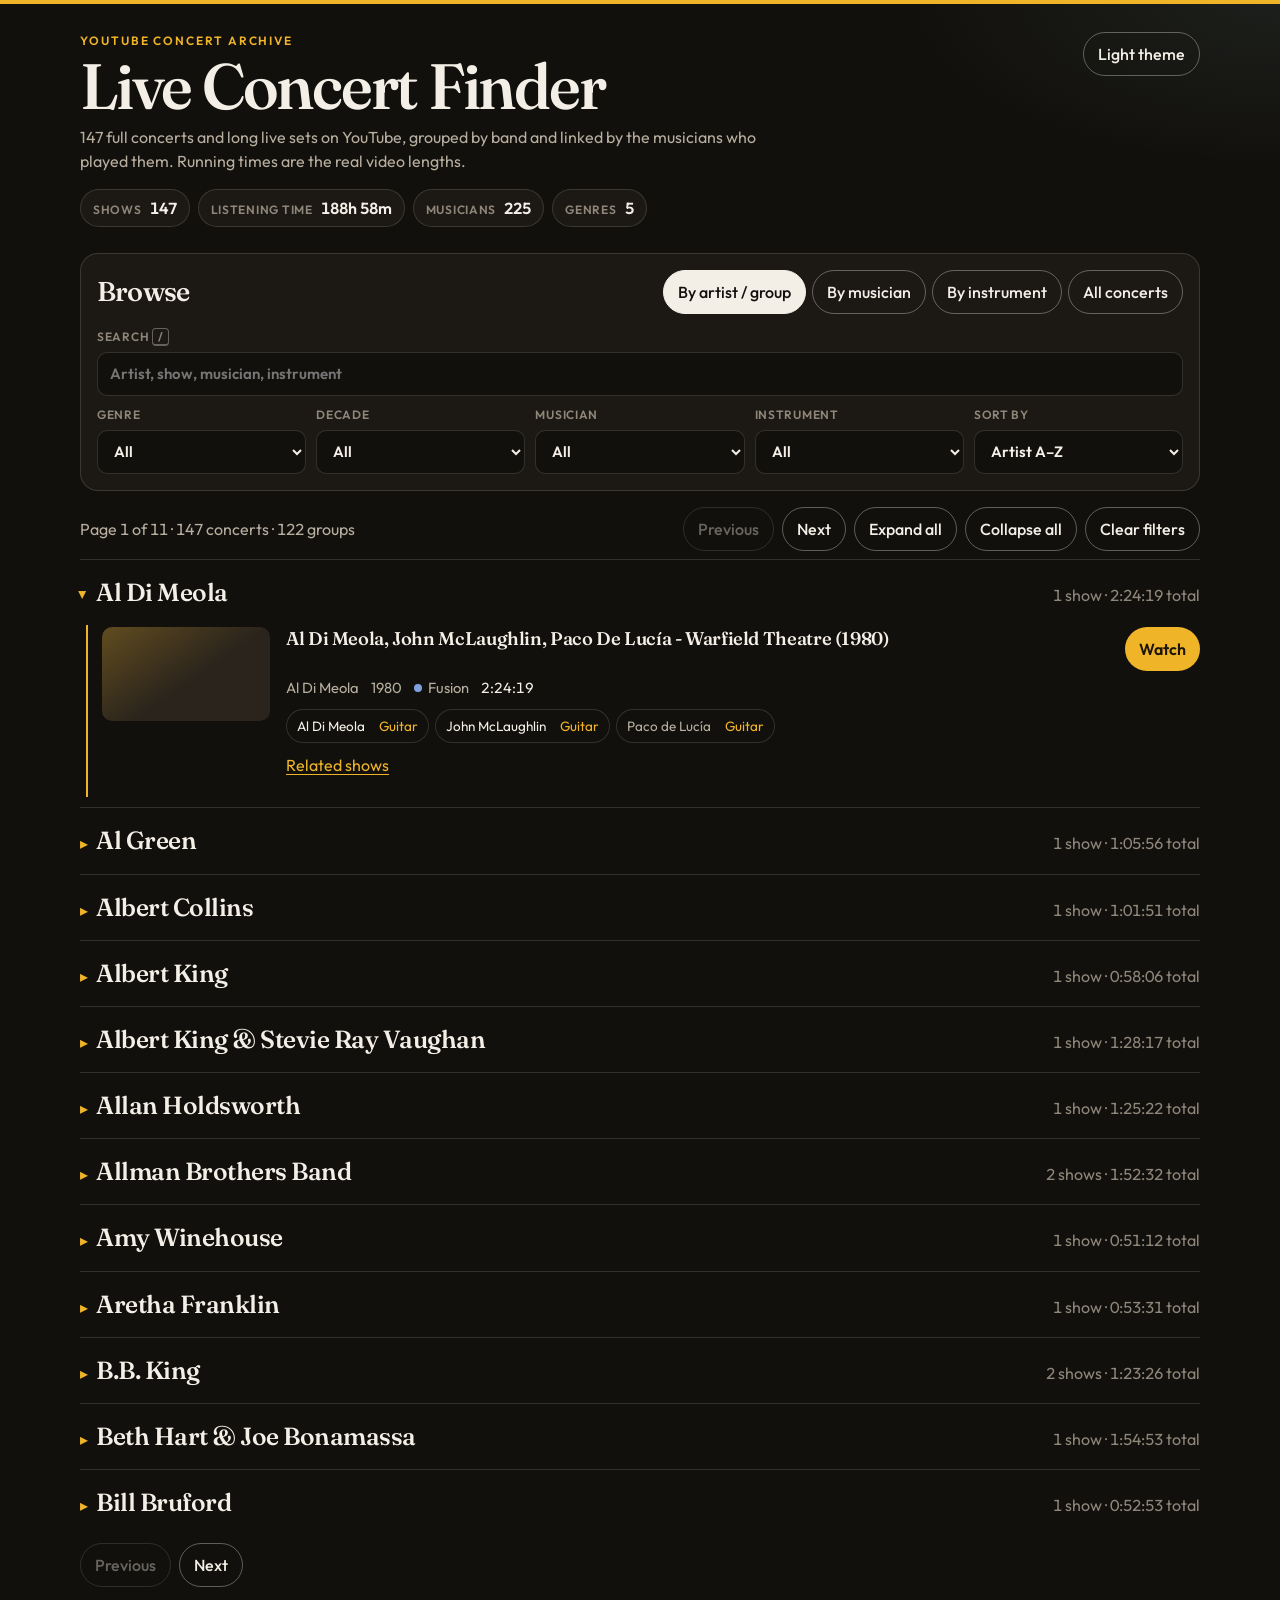
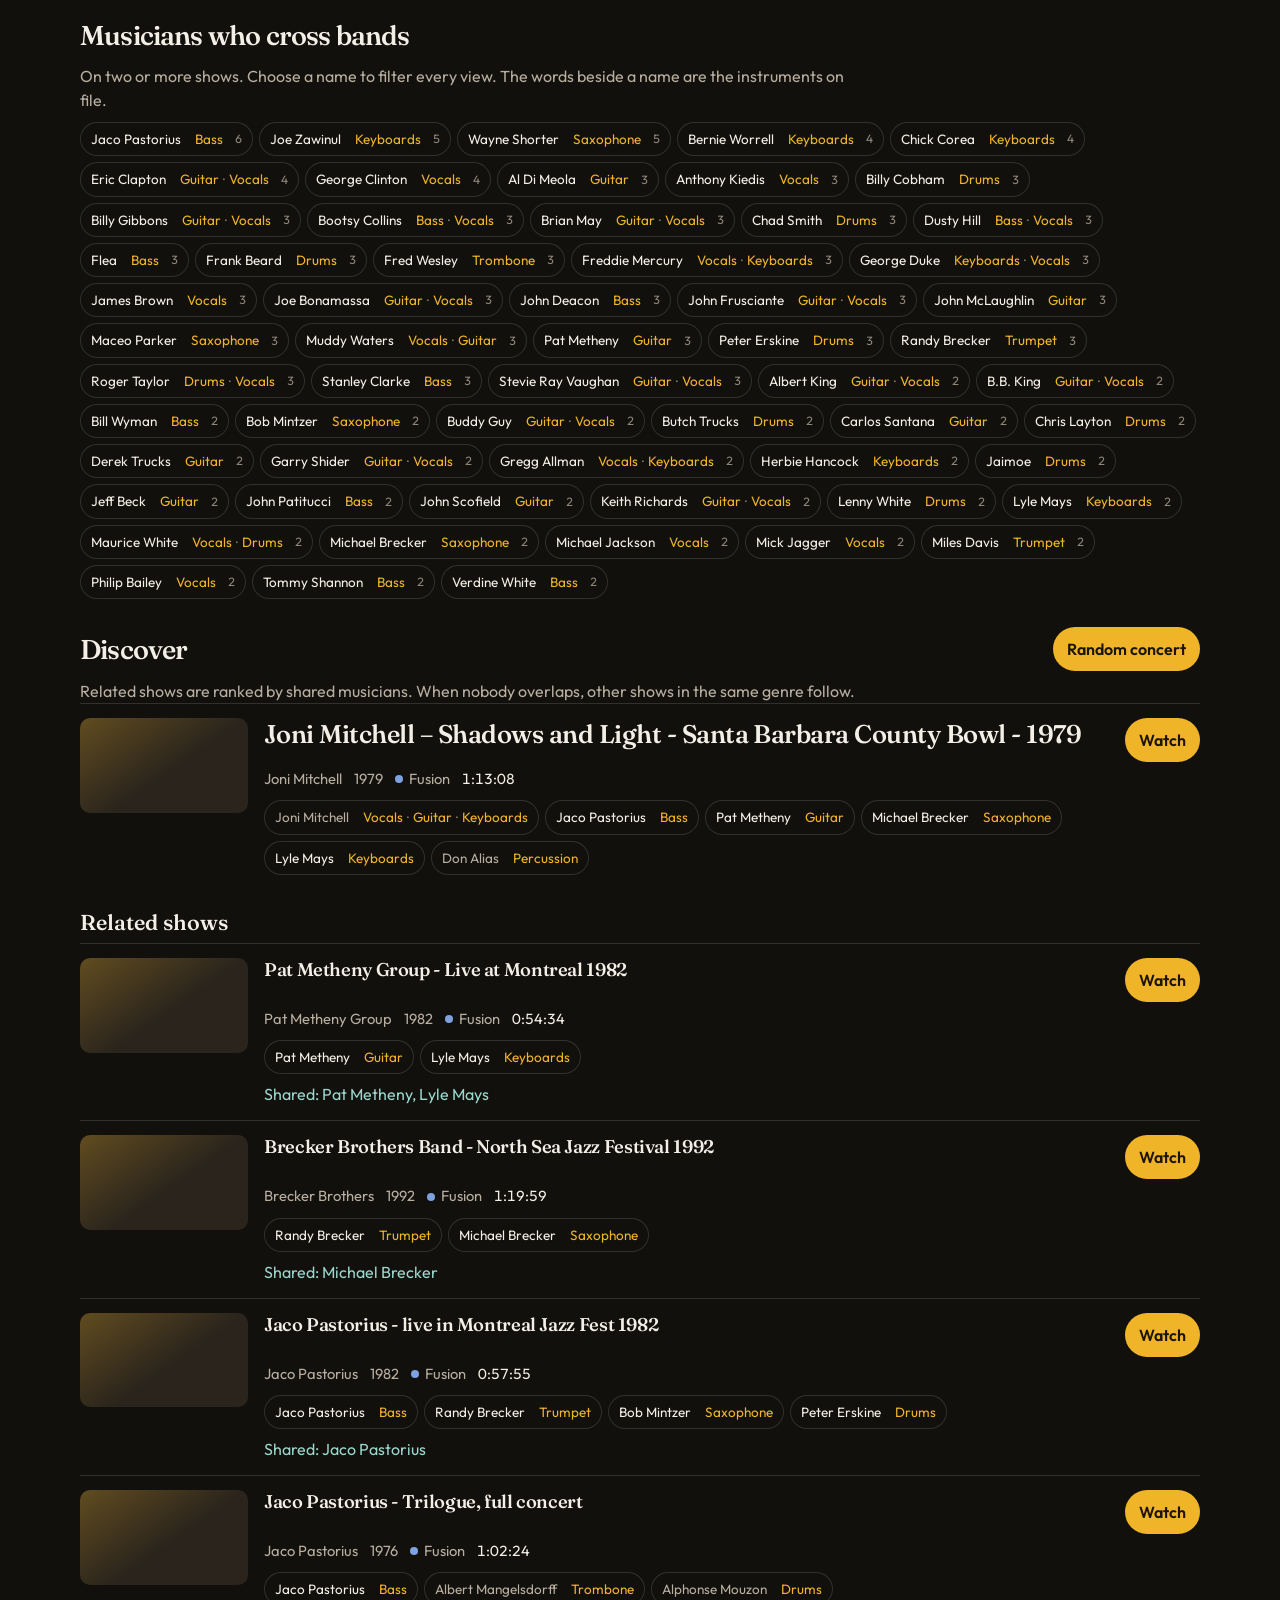
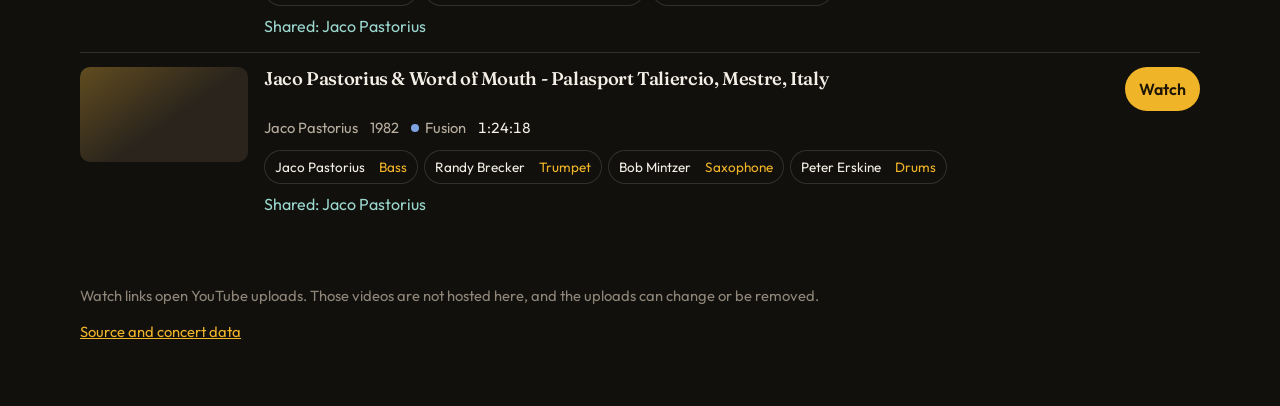
==== index.html @ 650ba65d "Add the Live Concert Finder site Publish the concert catalog as a static page that can be searched a" ====
<!DOCTYPE html>
<html lang="en">
<head>
  <meta charset="utf-8">
  <meta name="viewport" content="width=device-width, initial-scale=1">
  <title>Live Concert Finder</title>
  <meta name="description" content="Full concerts and long live sets on YouTube, grouped by band and linked by the musicians and instruments on stage.">
  <meta name="theme-color" content="#12100d">
  <link rel="canonical" href="https://mkpworks.github.io/live-concert-finder/">
  <link rel="icon" href="favicon.svg" type="image/svg+xml">
  <link rel="stylesheet" href="css/styles.css">
  <script>
    try {
      var savedTheme = localStorage.getItem("lcf-theme");
      if (savedTheme === "light" || savedTheme === "dark") {
        document.documentElement.setAttribute("data-theme", savedTheme);
      }
    } catch (error) {}
  </script>
</head>
<body>
  <a class="skip" href="#results">Skip to results</a>
  <header class="site-header">
    <div class="wrap header-row">
      <div>
        <p class="eyebrow">YouTube concert archive</p>
        <h1>Live Concert Finder</h1>
        <p class="lede" id="summary">Full concerts and long live sets, grouped by band and linked by the musicians who played them.</p>
        <dl class="stats" id="stats"></dl>
      </div>
      <button type="button" class="btn" id="theme" data-action="theme">Light theme</button>
    </div>
  </header>
  <main class="wrap">
    <section class="panel" aria-labelledby="browse-heading">
      <div class="panel-head">
        <h2 id="browse-heading">Browse</h2>
        <div class="modes" role="group" aria-label="Browse mode">
          <button type="button" data-action="mode" data-mode="artist" aria-pressed="true">By artist / group</button>
          <button type="button" data-action="mode" data-mode="musician" aria-pressed="false">By musician</button>
          <button type="button" data-action="mode" data-mode="instrument" aria-pressed="false">By instrument</button>
          <button type="button" data-action="mode" data-mode="list" aria-pressed="false">All concerts</button>
        </div>
      </div>
      <div class="filters">
        <label class="field field-search">
          <span>Search <kbd>/</kbd></span>
          <input id="q" type="search" placeholder="Artist, show, musician, instrument" autocomplete="off">
        </label>
        <label class="field">Genre
          <select id="genre"></select>
        </label>
        <label class="field">Decade
          <select id="decade"></select>
        </label>
        <label class="field">Musician
          <select id="musician"></select>
        </label>
        <label class="field">Instrument
          <select id="instrument"></select>
        </label>
        <label class="field">Sort by
          <select id="sort">
            <option value="artist">Artist A–Z</option>
            <option value="year">Year (oldest first)</option>
            <option value="time">Running time (longest)</option>
          </select>
        </label>
      </div>
    </section>

    <div class="toolbar">
      <p class="status" id="status" aria-live="polite">Loading concerts…</p>
      <div class="toolbar-actions">
        <button type="button" class="btn" data-action="prev">Previous</button>
        <button type="button" class="btn" data-action="next">Next</button>
        <button type="button" class="btn" data-action="expand" data-group-only>Expand all</button>
        <button type="button" class="btn" data-action="collapse" data-group-only>Collapse all</button>
        <button type="button" class="btn" data-action="clear">Clear filters</button>
      </div>
    </div>
    <p id="instrument-note" class="section-note" hidden>Shows are filed under each instrument on record for the lineup. A player with no instrument listed, or a credit that only names the band, is left out of this view.</p>
    <div id="results" tabindex="-1"></div>

    <section class="band-cross" aria-labelledby="cross-heading">
      <h2 id="cross-heading">Musicians who cross bands</h2>
      <p class="section-note">On two or more shows. Choose a name to filter every view. The words beside a name are the instruments on file.</p>
      <div id="cross" class="chips"></div>
    </section>

    <section class="discover" id="discover" aria-labelledby="discover-heading">
      <div class="discover-head">
        <h2 id="discover-heading">Discover</h2>
        <button type="button" class="btn btn-primary" data-action="random">Random concert</button>
      </div>
      <p class="section-note">Related shows are ranked by shared musicians. When nobody overlaps, other shows in the same genre follow.</p>
      <div id="discover-body"></div>
    </section>
  </main>
  <footer class="site-footer">
    <div class="wrap">
      <p>Watch links open YouTube uploads. Those videos are not hosted here, and the uploads can change or be removed.</p>
      <p><a href="https://github.com/mkpworks/live-concert-finder">Source and concert data</a></p>
    </div>
  </footer>
  <noscript>
    <p class="wrap noscript">This finder needs JavaScript to search and filter the catalog.</p>
  </noscript>
  <script src="js/catalog.js"></script>
  <script src="js/app.js"></script>
</body>
</html>
---- css/styles.css ----
@font-face {
  font-family: "Fraunces";
  font-style: normal;
  font-weight: 500 700;
  font-display: swap;
  src: url("../fonts/fraunces-latin-ext.woff2") format("woff2");
  unicode-range: U+0100-02BA, U+02BD-02C5, U+02C7-02CC, U+02CE-02D7, U+02DD-02FF, U+0304, U+0308, U+0329, U+1D00-1DBF, U+1E00-1E9F, U+1EF2-1EFF, U+2020, U+20A0-20AB, U+20AD-20C4, U+2113, U+2C60-2C7F, U+A720-A7FF;
}
@font-face {
  font-family: "Fraunces";
  font-style: normal;
  font-weight: 500 700;
  font-display: swap;
  src: url("../fonts/fraunces-latin.woff2") format("woff2");
  unicode-range: U+0000-00FF, U+0131, U+0152-0153, U+02BB-02BC, U+02C6, U+02DA, U+02DC, U+0304, U+0308, U+0329, U+2000-206F, U+20AC, U+2122, U+2191, U+2193, U+2212, U+2215, U+FEFF, U+FFFD;
}
@font-face {
  font-family: "Outfit";
  font-style: normal;
  font-weight: 400 600;
  font-display: swap;
  src: url("../fonts/outfit-latin-ext.woff2") format("woff2");
  unicode-range: U+0100-02BA, U+02BD-02C5, U+02C7-02CC, U+02CE-02D7, U+02DD-02FF, U+0304, U+0308, U+0329, U+1D00-1DBF, U+1E00-1E9F, U+1EF2-1EFF, U+2020, U+20A0-20AB, U+20AD-20C4, U+2113, U+2C60-2C7F, U+A720-A7FF;
}
@font-face {
  font-family: "Outfit";
  font-style: normal;
  font-weight: 400 600;
  font-display: swap;
  src: url("../fonts/outfit-latin.woff2") format("woff2");
  unicode-range: U+0000-00FF, U+0131, U+0152-0153, U+02BB-02BC, U+02C6, U+02DA, U+02DC, U+0304, U+0308, U+0329, U+2000-206F, U+20AC, U+2122, U+2191, U+2193, U+2212, U+2215, U+FEFF, U+FFFD;
}

:root {
  --bg: #12100d;
  --bg-raised: #1c1914;
  --ink: #f4efe6;
  --muted: #b7ae9f;
  --faint: #8f867a;
  --line: rgba(244, 239, 230, 0.14);
  --line-strong: rgba(244, 239, 230, 0.34);
  --accent: #f0b429;
  --accent-ink: #1c1406;
  --teal: #9ad7cd;
  --coral: #f0a090;
  --glow: rgba(240, 180, 41, 0.18);
  --glow-2: rgba(154, 215, 205, 0.08);
  --serif: "Fraunces", "Iowan Old Style", Palatino, Georgia, serif;
  --sans: "Outfit", "Avenir Next", "Segoe UI", sans-serif;
  color-scheme: dark;
}

:root[data-theme="light"] {
  --bg: #f4f0e7;
  --bg-raised: #fffdf8;
  --ink: #1d1a16;
  --muted: #5c554c;
  --faint: #746c62;
  --line: rgba(29, 26, 22, 0.12);
  --line-strong: rgba(29, 26, 22, 0.28);
  --accent: #8a5a00;
  --accent-ink: #fff8ea;
  --teal: #0c6b62;
  --coral: #9d3f2c;
  --glow: rgba(180, 110, 20, 0.14);
  --glow-2: rgba(12, 107, 98, 0.07);
  color-scheme: light;
}

*,
*::before,
*::after { box-sizing: border-box; }

body {
  margin: 0;
  min-height: 100vh;
  border-top: 4px solid var(--accent);
  background:
    radial-gradient(920px 380px at 8% -12%, var(--glow), transparent 60%),
    radial-gradient(680px 300px at 100% 0%, var(--glow-2), transparent 55%),
    var(--bg);
  color: var(--ink);
  font-family: var(--sans);
  font-size: 16px;
  line-height: 1.5;
}

::selection { background: var(--accent); color: var(--accent-ink); }

:focus { outline: none; }
:focus-visible { outline: 2px solid var(--accent); outline-offset: 2px; }

.skip {
  position: absolute;
  left: 12px;
  top: -48px;
  z-index: 3;
  background: var(--accent);
  color: var(--accent-ink);
  padding: 8px 12px;
  border-radius: 8px;
}
.skip:focus { top: 12px; }

.wrap { width: min(1120px, calc(100% - 32px)); margin-inline: auto; }

.visually-hidden {
  position: absolute;
  width: 1px;
  height: 1px;
  padding: 0;
  margin: -1px;
  overflow: hidden;
  clip: rect(0, 0, 0, 0);
  white-space: nowrap;
  border: 0;
}

.site-header { padding: 28px 0 4px; }
.header-row { display: flex; justify-content: space-between; gap: 24px; align-items: flex-start; }
.eyebrow {
  margin: 0;
  color: var(--accent);
  font-size: 12px;
  font-weight: 600;
  letter-spacing: 0.16em;
  text-transform: uppercase;
}
h1 {
  margin: 6px 0 8px;
  font-family: var(--serif);
  font-weight: 560;
  font-size: clamp(40px, 6vw, 64px);
  line-height: 0.95;
  letter-spacing: -0.035em;
}
h2 {
  margin: 0;
  font-family: var(--serif);
  font-weight: 560;
  font-size: 1.7rem;
  letter-spacing: -0.03em;
}
h3 { margin: 0; font-size: inherit; font-weight: inherit; }
.lede { margin: 0; max-width: 66ch; color: var(--muted); }
.section-note { margin: 8px 0 0; max-width: 72ch; color: var(--muted); }
.subhead {
  margin: 18px 0 4px;
  font-family: var(--serif);
  font-size: 1.35rem;
  font-weight: 560;
}

.stats { display: flex; flex-wrap: wrap; gap: 8px; margin: 16px 0 0; padding: 0; }
.stats div {
  display: flex;
  gap: 8px;
  align-items: baseline;
  margin: 0;
  padding: 6px 12px;
  border: 1px solid var(--line);
  border-radius: 999px;
  background: var(--bg-raised);
}
.stats dt {
  margin: 0;
  color: var(--faint);
  font-size: 12px;
  font-weight: 600;
  letter-spacing: 0.06em;
  text-transform: uppercase;
}
.stats dd { margin: 0; font-variant-numeric: tabular-nums; font-weight: 600; }

.panel {
  margin-top: 22px;
  padding: 16px;
  border: 1px solid var(--line);
  border-radius: 18px;
  background: var(--bg-raised);
}
.panel-head {
  display: flex;
  flex-wrap: wrap;
  gap: 12px 18px;
  justify-content: space-between;
  align-items: center;
}
.modes { display: flex; flex-wrap: wrap; gap: 6px; }
.modes button,
.btn,
.watch {
  min-height: 44px;
  padding: 0 14px;
  border-radius: 999px;
  font: inherit;
  font-weight: 500;
  cursor: pointer;
}
.modes button,
.btn {
  border: 1px solid var(--line-strong);
  background: transparent;
  color: var(--ink);
}
.modes button[aria-pressed="true"] {
  background: var(--ink);
  border-color: var(--ink);
  color: var(--bg);
}
.btn-primary,
.watch {
  display: inline-flex;
  align-items: center;
  justify-content: center;
  border: 0;
  background: var(--accent);
  color: var(--accent-ink);
  font-weight: 600;
  text-decoration: none;
  white-space: nowrap;
}
.btn:hover:not(:disabled),
.modes button:hover { border-color: var(--ink); }
.btn-primary:hover,
.watch:hover { filter: brightness(1.06); }
.btn:disabled { opacity: 0.38; cursor: not-allowed; }

.filters {
  display: grid;
  grid-template-columns: repeat(5, minmax(0, 1fr));
  gap: 10px;
  margin-top: 14px;
}
.field-search { grid-column: 1 / -1; }
.field {
  display: flex;
  flex-direction: column;
  gap: 6px;
  color: var(--faint);
  font-size: 12px;
  font-weight: 600;
  letter-spacing: 0.06em;
  text-transform: uppercase;
}
.field input,
.field select {
  width: 100%;
  min-height: 44px;
  padding: 0 12px;
  border: 1px solid var(--line);
  border-radius: 10px;
  background: var(--bg);
  color: var(--ink);
  font: inherit;
  font-size: 15px;
  letter-spacing: 0;
  text-transform: none;
}
kbd {
  border: 1px solid var(--line-strong);
  border-bottom-width: 2px;
  border-radius: 4px;
  padding: 0 5px;
  font-family: inherit;
  letter-spacing: 0;
  text-transform: none;
}

.toolbar {
  display: flex;
  flex-wrap: wrap;
  gap: 10px 16px;
  align-items: center;
  justify-content: space-between;
  margin: 16px 0 8px;
}
.toolbar-actions,
.pager { display: flex; flex-wrap: wrap; gap: 8px; }
.status { margin: 0; color: var(--muted); font-variant-numeric: tabular-nums; }
.pager { margin: 8px 0 18px; }

.group { border-top: 1px solid var(--line); }
.group-toggle {
  width: 100%;
  display: flex;
  align-items: baseline;
  justify-content: space-between;
  gap: 16px;
  padding: 14px 0;
  border: 0;
  background: transparent;
  color: inherit;
  font: inherit;
  text-align: left;
  cursor: pointer;
}
.group-main {
  display: inline-flex;
  align-items: baseline;
  min-width: 0;
  text-align: left;
}
.group-title {
  font-family: var(--serif);
  font-size: clamp(1.25rem, 2vw, 1.55rem);
  font-weight: 560;
  letter-spacing: -0.02em;
}
.group-meta {
  flex: none;
  color: var(--faint);
  font-variant-numeric: tabular-nums;
}
.chev {
  display: inline-block;
  margin-right: 8px;
  color: var(--accent);
  transition: transform 0.15s ease;
}
.group.is-open .chev { transform: rotate(90deg); }
.group-body {
  margin: 0 0 10px 6px;
  padding-left: 14px;
  border-left: 2px solid var(--accent);
}
.group-toggle:hover .group-title { color: var(--accent); }

.concert {
  display: grid;
  grid-template-columns: 168px minmax(0, 1fr);
  gap: 14px 16px;
  padding: 14px 0;
  border-top: 1px solid var(--line);
}
.group-body .concert:first-child { border-top: 0; padding-top: 2px; }
.thumb-wrap {
  border-radius: 10px;
  overflow: hidden;
  background:
    linear-gradient(145deg, rgba(240, 180, 41, 0.28), transparent 55%),
    #2a241c;
  aspect-ratio: 16 / 9;
}
.thumb { display: block; width: 100%; height: 100%; object-fit: cover; }
.thumb.is-broken { opacity: 0; }
.concert-top { display: flex; gap: 12px; align-items: flex-start; justify-content: space-between; }
.concert-title {
  margin: 0;
  font-family: var(--serif);
  font-size: 1.15rem;
  font-weight: 560;
  line-height: 1.25;
  letter-spacing: -0.02em;
  overflow-wrap: break-word;
}
.is-feature .concert-title { font-size: clamp(1.45rem, 2vw, 2rem); }
.is-feature .thumb-wrap { max-width: 420px; }
.meta {
  display: flex;
  flex-wrap: wrap;
  gap: 6px 12px;
  align-items: center;
  margin: 6px 0 0;
  color: var(--muted);
  font-size: 0.92rem;
}
.meta .time { color: var(--ink); font-variant-numeric: tabular-nums; }
.genre { display: inline-flex; align-items: center; gap: 6px; }
.genre i { width: 8px; height: 8px; border-radius: 50%; display: inline-block; }
.badge {
  border: 1px solid var(--line-strong);
  border-radius: 999px;
  padding: 1px 8px;
  color: var(--coral);
  font-size: 12px;
  font-weight: 600;
  letter-spacing: 0.04em;
  text-transform: uppercase;
}
.chips { display: flex; flex-wrap: wrap; gap: 6px; margin-top: 10px; }
[hidden] { display: none !important; }

.chip {
  display: inline-flex;
  flex-wrap: wrap;
  align-items: center;
  gap: 2px 4px;
  max-width: 100%;
  padding: 2px;
  border: 1px solid var(--line);
  border-radius: 999px;
  background: var(--bg);
}
.chip-btn,
.chip-name,
.inst-btn {
  border: 0;
  background: transparent;
  font: inherit;
  font-size: 13.5px;
}
.chip-btn,
.chip-name { padding: 4px 8px; border-radius: 999px; }
.chip-name { color: var(--muted); }
.chip-btn { color: var(--ink); cursor: pointer; }
.chip-btn.is-on,
.inst-btn.is-on {
  background: var(--ink);
  color: var(--bg);
}
.chip-insts { display: inline-flex; flex-wrap: wrap; align-items: center; padding-right: 6px; }
.inst-btn {
  padding: 4px 2px;
  color: var(--accent);
  cursor: pointer;
}
.inst-btn + .inst-btn::before { content: "·"; margin-right: 4px; color: var(--faint); }
.inst-btn.is-on { padding-inline: 8px; border-radius: 999px; }
.chip-count {
  padding-right: 8px;
  color: var(--faint);
  font-size: 12px;
  font-variant-numeric: tabular-nums;
}
.shared { margin: 8px 0 0; color: var(--teal); }
.text-btn {
  margin-top: 4px;
  padding: 6px 0;
  border: 0;
  background: none;
  color: var(--accent);
  font: inherit;
  text-decoration: underline;
  text-underline-offset: 3px;
  cursor: pointer;
}
.empty {
  padding: 28px 0;
  color: var(--muted);
}
.empty p { margin: 0 0 12px; }

.band-cross,
.discover { margin-top: 28px; }
.discover-head {
  display: flex;
  flex-wrap: wrap;
  gap: 12px;
  align-items: center;
  justify-content: space-between;
}

.site-footer {
  margin-top: 12px;
  padding: 28px 0 48px;
  color: var(--faint);
  font-size: 0.92rem;
}
.site-footer a { color: var(--accent); }
.noscript { padding: 12px 0 32px; }

@media (max-width: 980px) {
  .filters { grid-template-columns: repeat(2, minmax(0, 1fr)); }
}
@media (max-width: 720px) {
  .header-row { flex-direction: column; }
  .group-toggle { flex-direction: column; gap: 4px; }
  .group-meta { white-space: normal; }
  .concert { grid-template-columns: 112px minmax(0, 1fr); gap: 10px; }
  .is-feature { grid-template-columns: 1fr; }
}
@media (max-width: 560px) {
  .filters { grid-template-columns: 1fr; }
  .concert-top { flex-wrap: wrap; }
  .watch { margin-left: auto; }
}
@media (prefers-reduced-motion: reduce) {
  .chev { transition: none; }
}
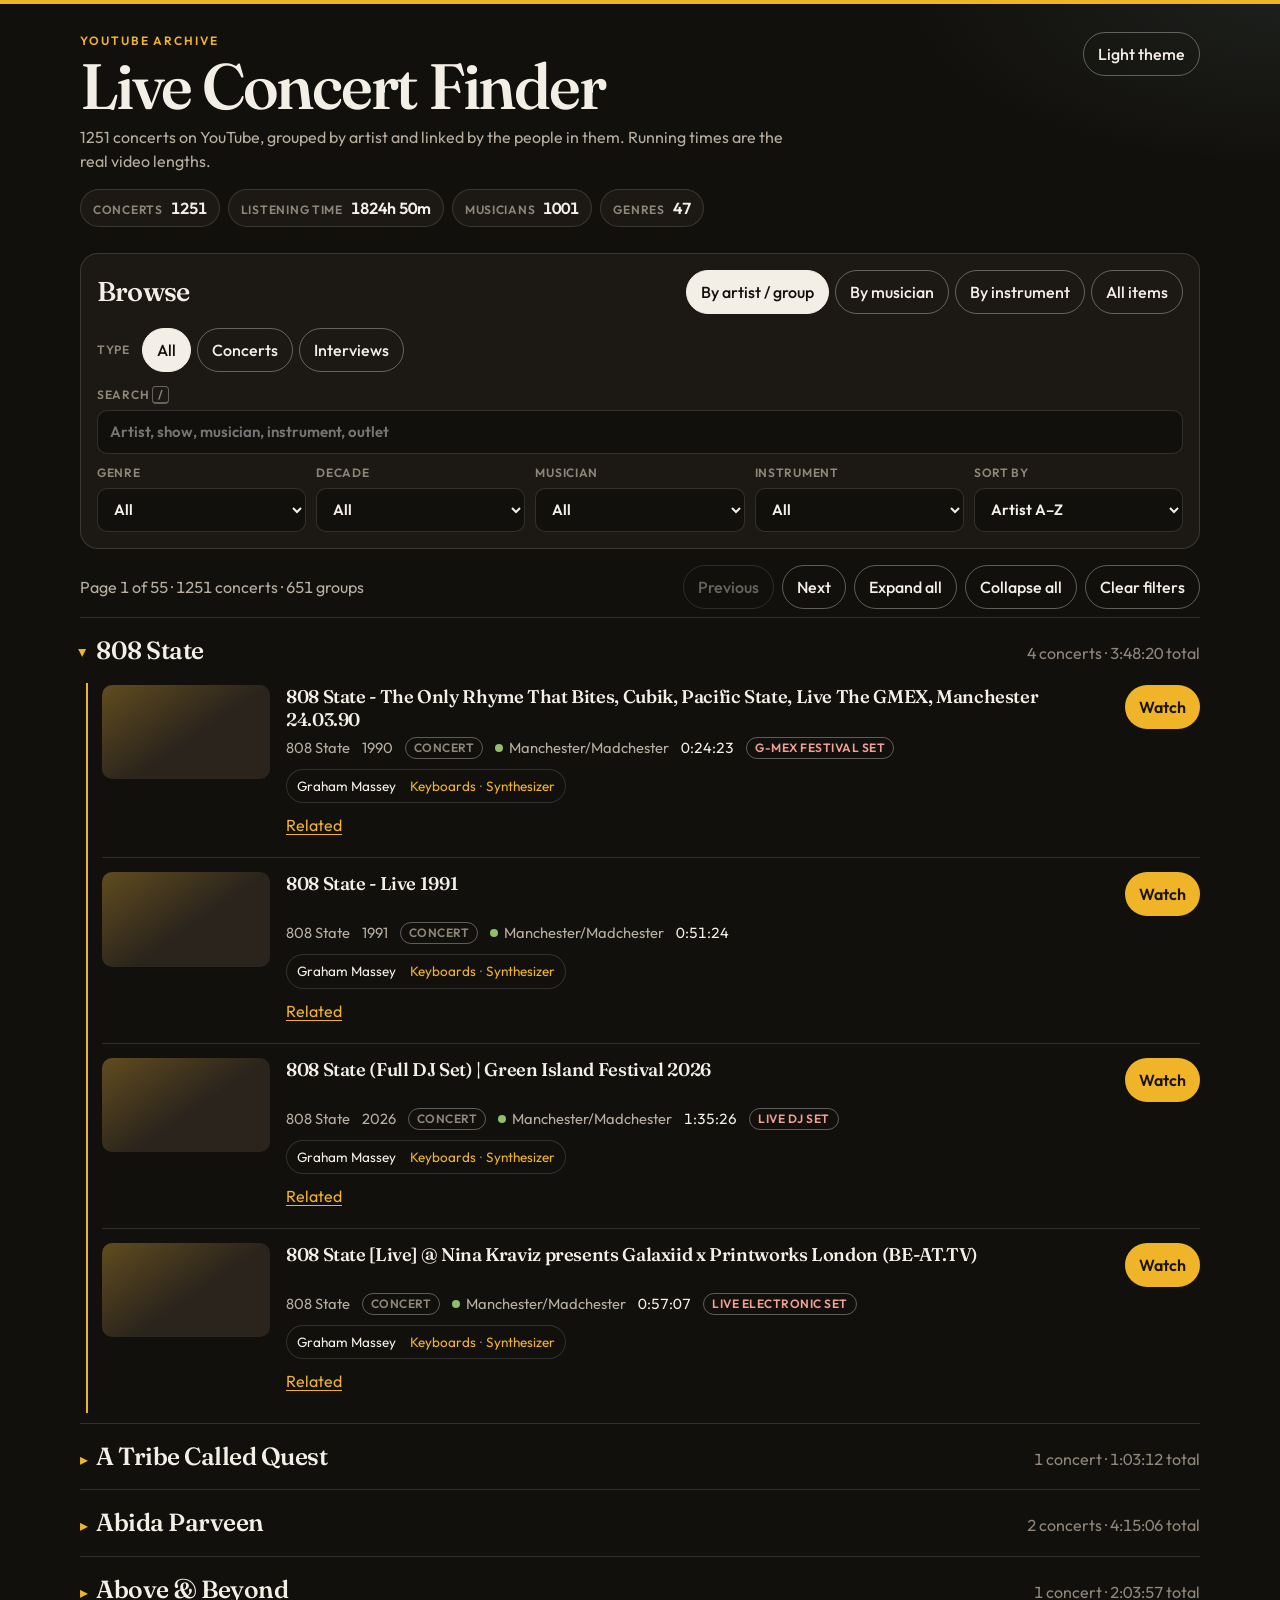
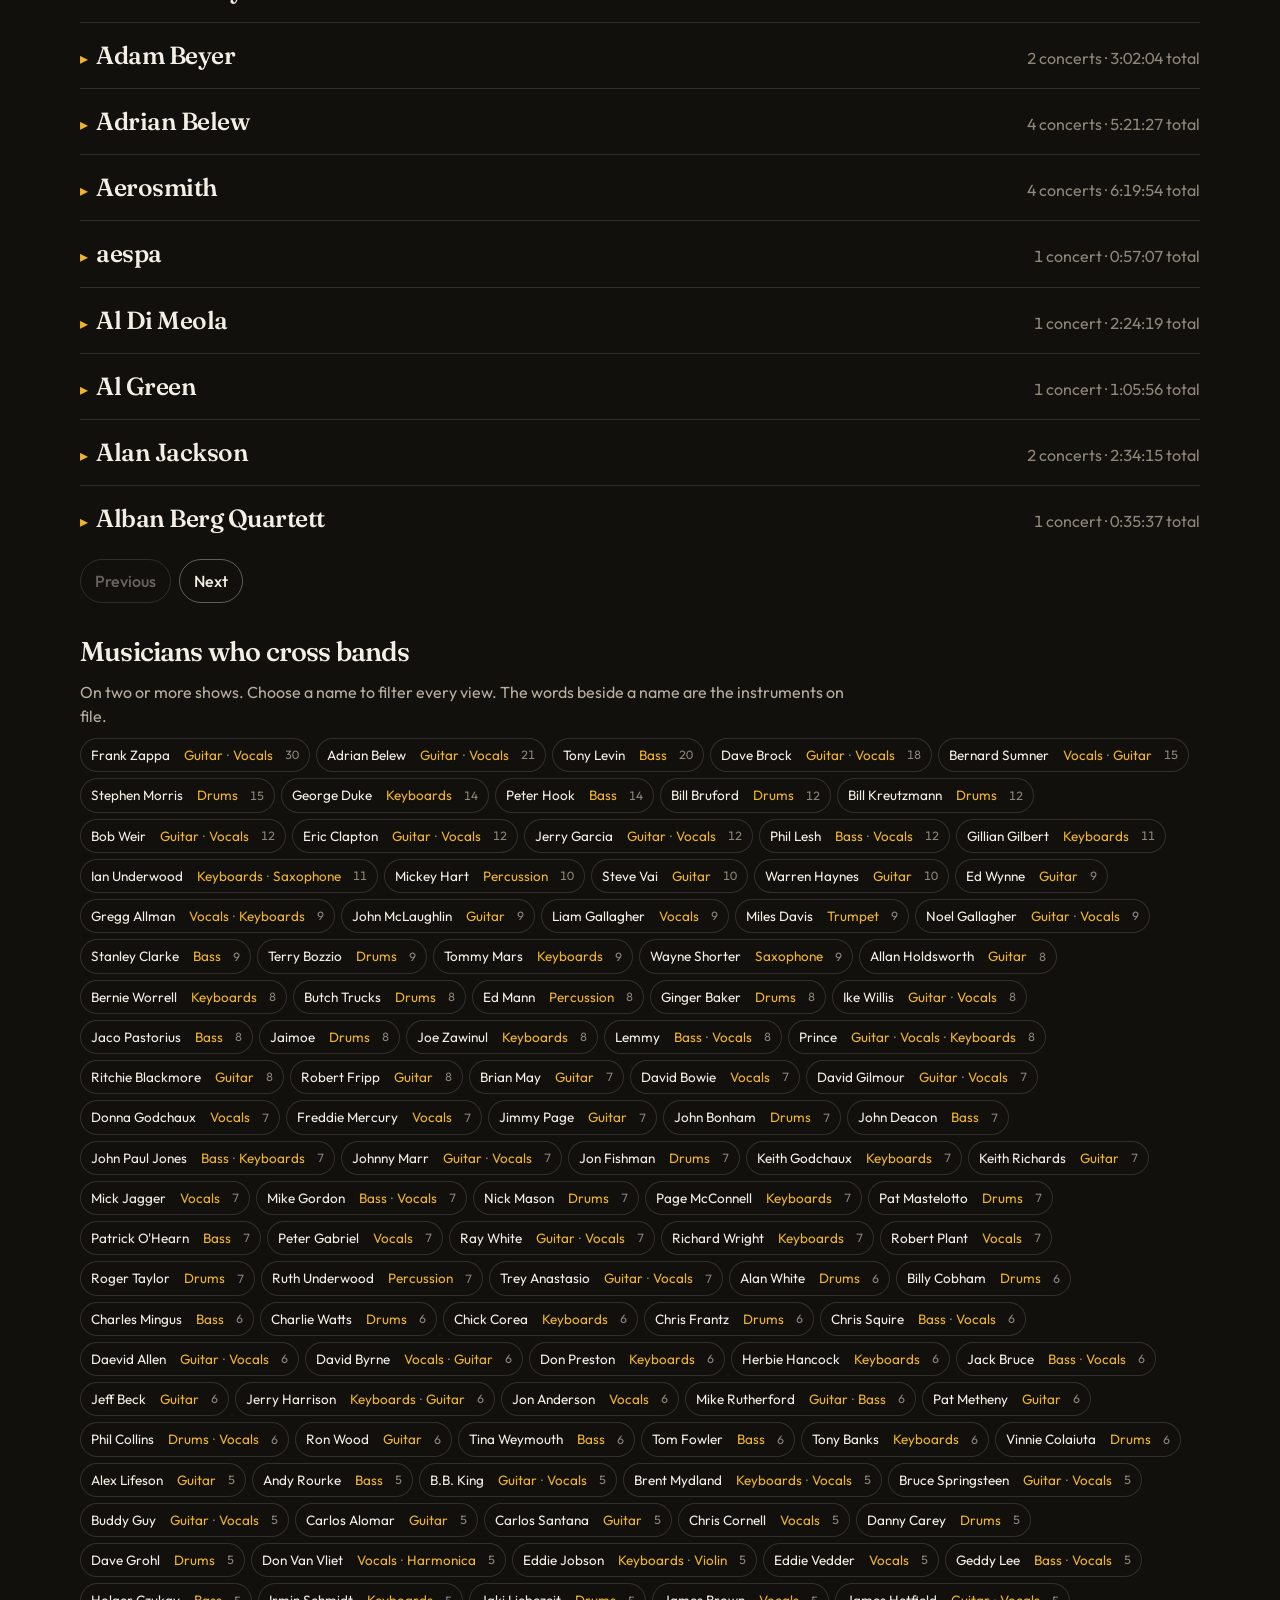
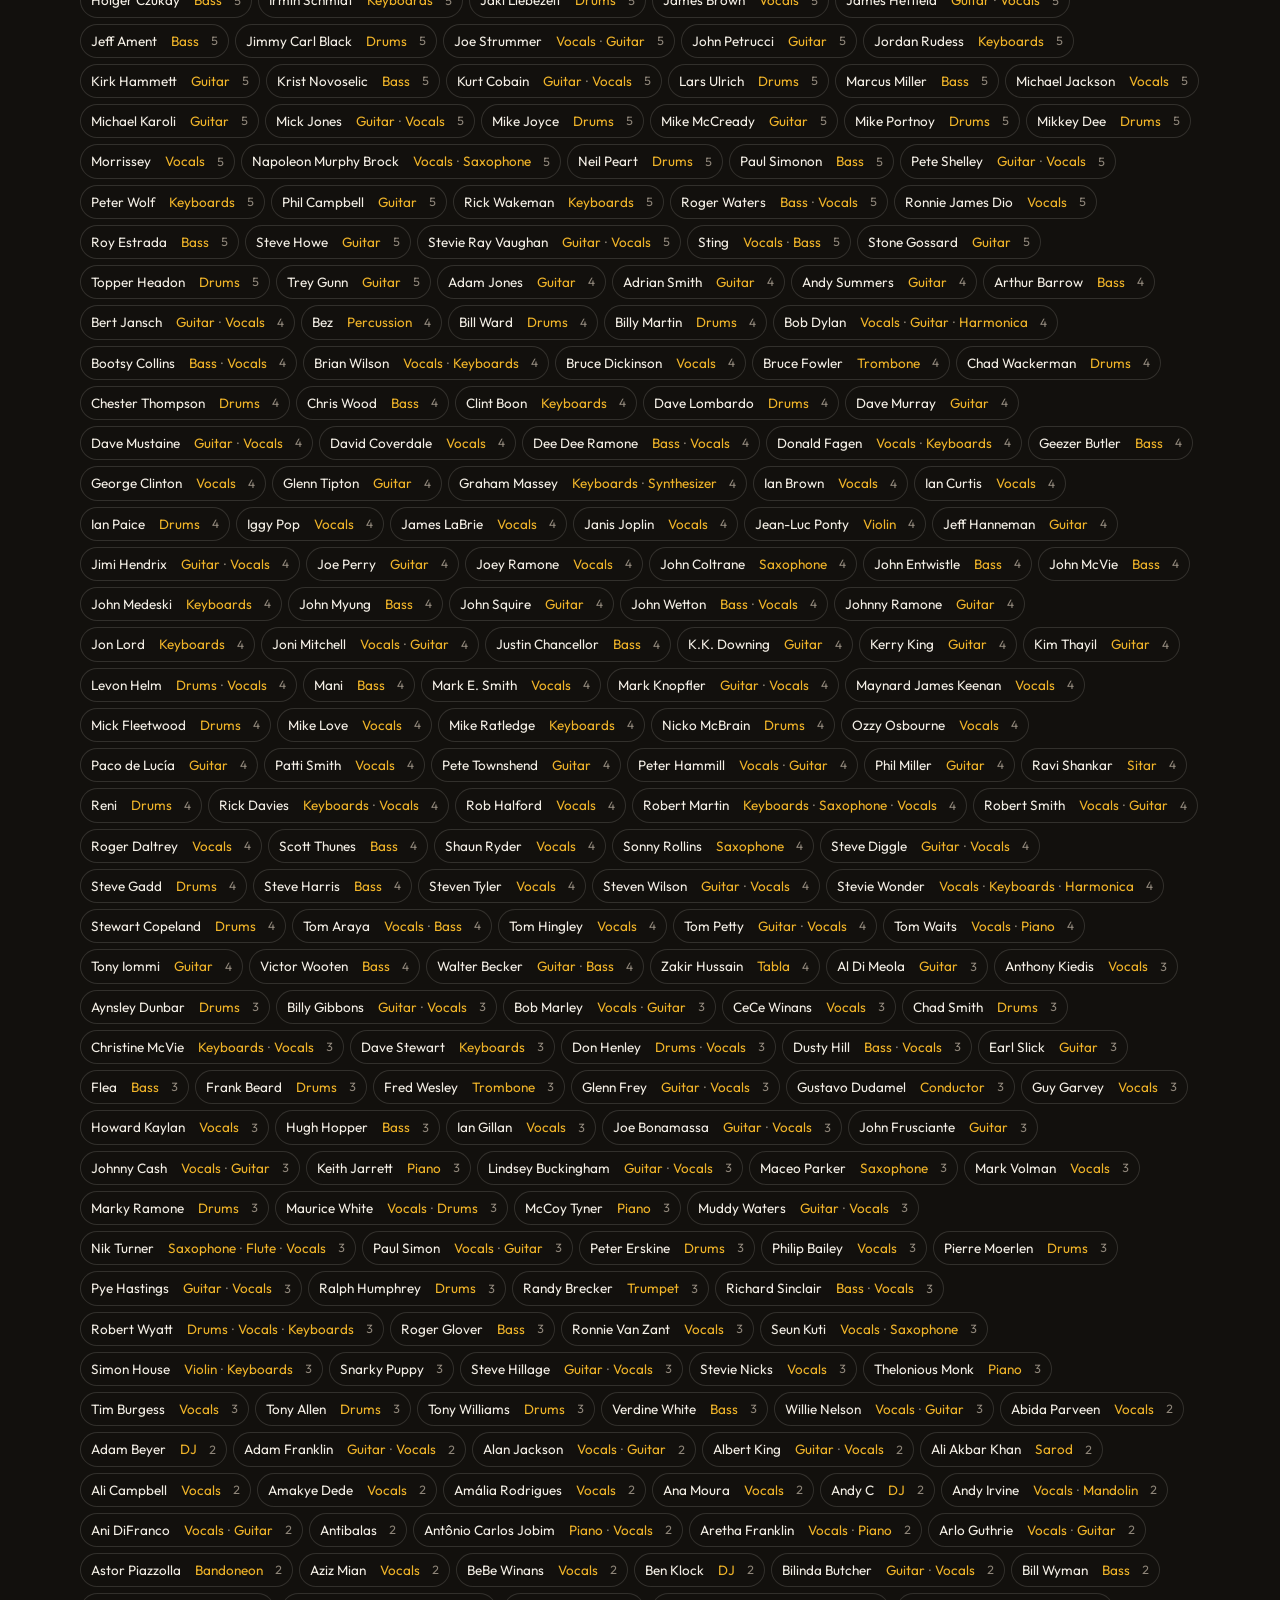
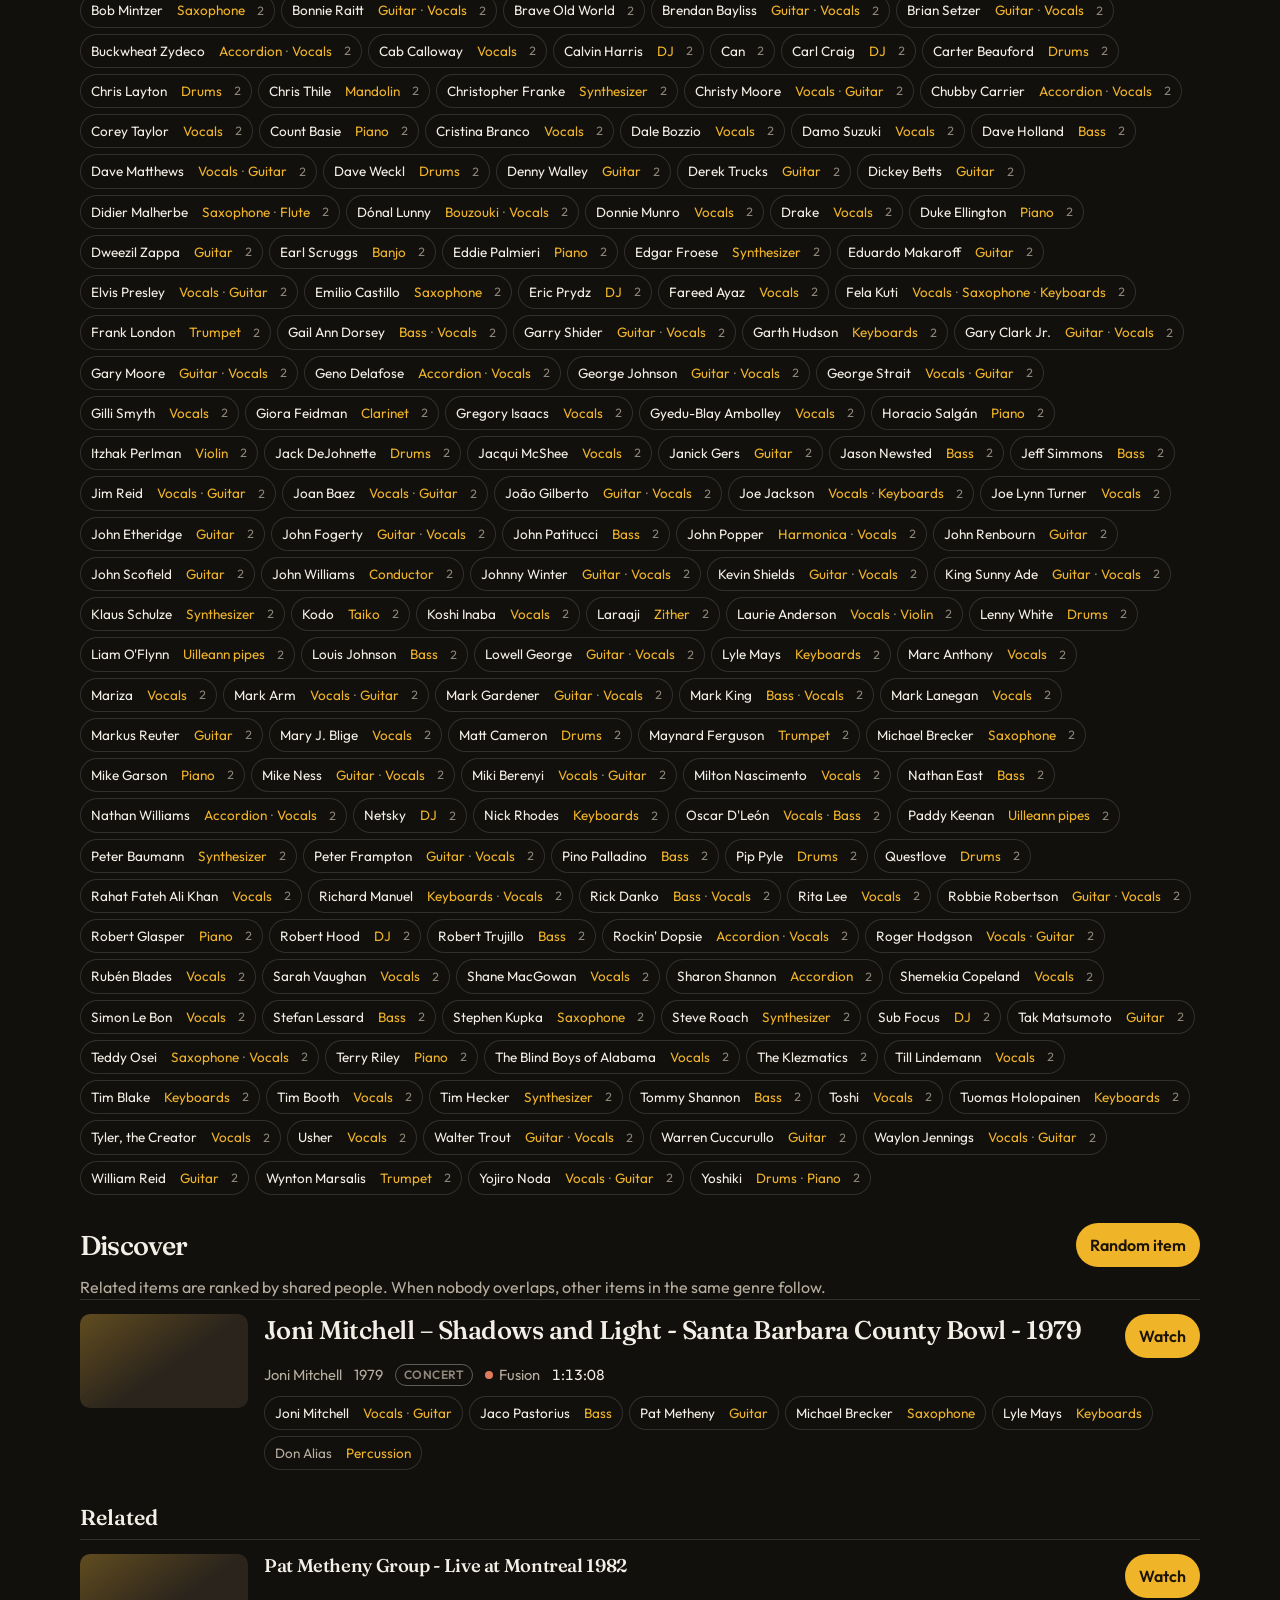
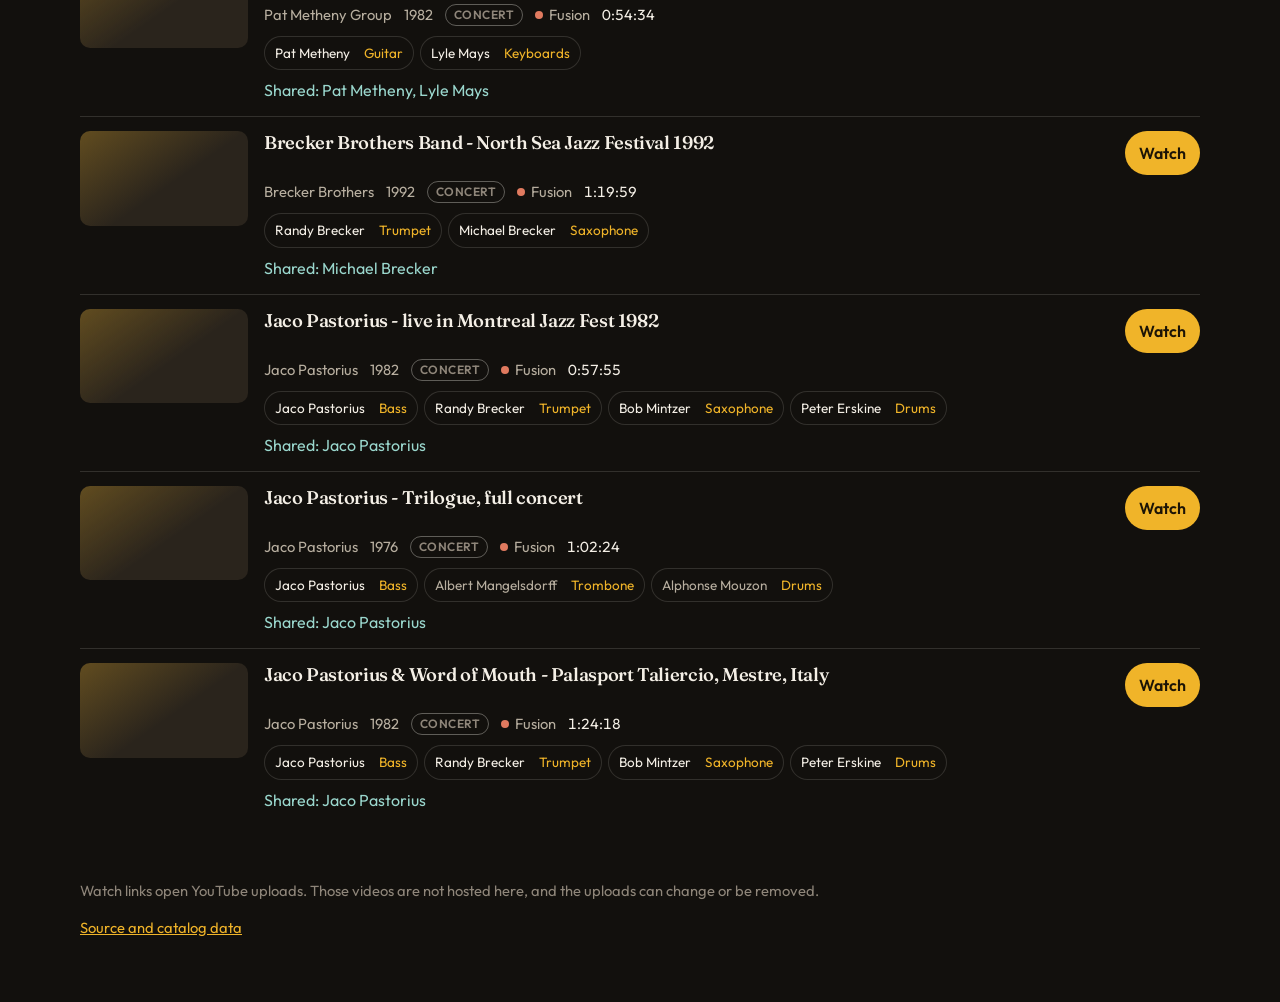
==== commit 3263d6ae: "Add content types for interviews and later categories Keep the type list in one config, treat a miss" ====
--- a/index.html
+++ b/index.html
@@ -4,7 +4,7 @@
   <meta charset="utf-8">
   <meta name="viewport" content="width=device-width, initial-scale=1">
   <title>Live Concert Finder</title>
-  <meta name="description" content="Full concerts and long live sets on YouTube, grouped by band and linked by the musicians and instruments on stage.">
+  <meta name="description" content="Live Concert Finder: concerts, interviews, and other long-form sets on YouTube, grouped by artist and linked by the people in them.">
   <meta name="theme-color" content="#12100d">
   <link rel="canonical" href="https://mkpworks.github.io/live-concert-finder/">
   <link rel="icon" href="favicon.svg" type="image/svg+xml">
@@ -23,9 +23,9 @@
   <header class="site-header">
     <div class="wrap header-row">
       <div>
-        <p class="eyebrow">YouTube concert archive</p>
+        <p class="eyebrow">YouTube archive</p>
         <h1>Live Concert Finder</h1>
-        <p class="lede" id="summary">Full concerts and long live sets, grouped by band and linked by the musicians who played them.</p>
+        <p class="lede" id="summary">Concerts, interviews, and other long-form sets, grouped by artist and linked by the people in them.</p>
         <dl class="stats" id="stats"></dl>
       </div>
       <button type="button" class="btn" id="theme" data-action="theme">Light theme</button>
@@ -39,13 +39,17 @@
           <button type="button" data-action="mode" data-mode="artist" aria-pressed="true">By artist / group</button>
           <button type="button" data-action="mode" data-mode="musician" aria-pressed="false">By musician</button>
           <button type="button" data-action="mode" data-mode="instrument" aria-pressed="false">By instrument</button>
-          <button type="button" data-action="mode" data-mode="list" aria-pressed="false">All concerts</button>
+          <button type="button" data-action="mode" data-mode="list" aria-pressed="false">All items</button>
         </div>
+      </div>
+      <div class="type-row">
+        <span class="type-label" id="type-label">Type</span>
+        <div class="modes" id="types" role="group" aria-labelledby="type-label"></div>
       </div>
       <div class="filters">
         <label class="field field-search">
           <span>Search <kbd>/</kbd></span>
-          <input id="q" type="search" placeholder="Artist, show, musician, instrument" autocomplete="off">
+          <input id="q" type="search" placeholder="Artist, show, musician, instrument, outlet" autocomplete="off">
         </label>
         <label class="field">Genre
           <select id="genre"></select>
@@ -70,7 +74,7 @@
     </section>
 
     <div class="toolbar">
-      <p class="status" id="status" aria-live="polite">Loading concerts…</p>
+      <p class="status" id="status" aria-live="polite">Loading the catalog…</p>
       <div class="toolbar-actions">
         <button type="button" class="btn" data-action="prev">Previous</button>
         <button type="button" class="btn" data-action="next">Next</button>
@@ -91,16 +95,16 @@
     <section class="discover" id="discover" aria-labelledby="discover-heading">
       <div class="discover-head">
         <h2 id="discover-heading">Discover</h2>
-        <button type="button" class="btn btn-primary" data-action="random">Random concert</button>
+        <button type="button" class="btn btn-primary" data-action="random">Random item</button>
       </div>
-      <p class="section-note">Related shows are ranked by shared musicians. When nobody overlaps, other shows in the same genre follow.</p>
+      <p class="section-note">Related items are ranked by shared people. When nobody overlaps, other items in the same genre follow.</p>
       <div id="discover-body"></div>
     </section>
   </main>
   <footer class="site-footer">
     <div class="wrap">
       <p>Watch links open YouTube uploads. Those videos are not hosted here, and the uploads can change or be removed.</p>
-      <p><a href="https://github.com/mkpworks/live-concert-finder">Source and concert data</a></p>
+      <p><a href="https://github.com/mkpworks/live-concert-finder">Source and catalog data</a></p>
     </div>
   </footer>
   <noscript>
--- a/css/styles.css
+++ b/css/styles.css
@@ -186,6 +186,20 @@
   justify-content: space-between;
   align-items: center;
 }
+.type-row {
+  display: flex;
+  flex-wrap: wrap;
+  gap: 8px 12px;
+  align-items: center;
+  margin-top: 14px;
+}
+.type-label {
+  color: var(--faint);
+  font-size: 12px;
+  font-weight: 600;
+  letter-spacing: 0.06em;
+  text-transform: uppercase;
+}
 .modes { display: flex; flex-wrap: wrap; gap: 6px; }
 .modes button,
 .btn,
@@ -368,6 +382,23 @@
 .meta .time { color: var(--ink); font-variant-numeric: tabular-nums; }
 .genre { display: inline-flex; align-items: center; gap: 6px; }
 .genre i { width: 8px; height: 8px; border-radius: 50%; display: inline-block; }
+.type-badge {
+  border: 1px solid var(--line-strong);
+  border-radius: 999px;
+  padding: 1px 8px;
+  color: var(--faint);
+  font-size: 12px;
+  font-weight: 600;
+  letter-spacing: 0.04em;
+  text-transform: uppercase;
+}
+.type-badge.is-interview { color: var(--teal); }
+.byline { margin: 6px 0 0; color: var(--teal); font-size: 0.92rem; }
+.chip-role {
+  color: var(--faint);
+  font-size: 12px;
+  padding-right: 4px;
+}
 .badge {
   border: 1px solid var(--line-strong);
   border-radius: 999px;
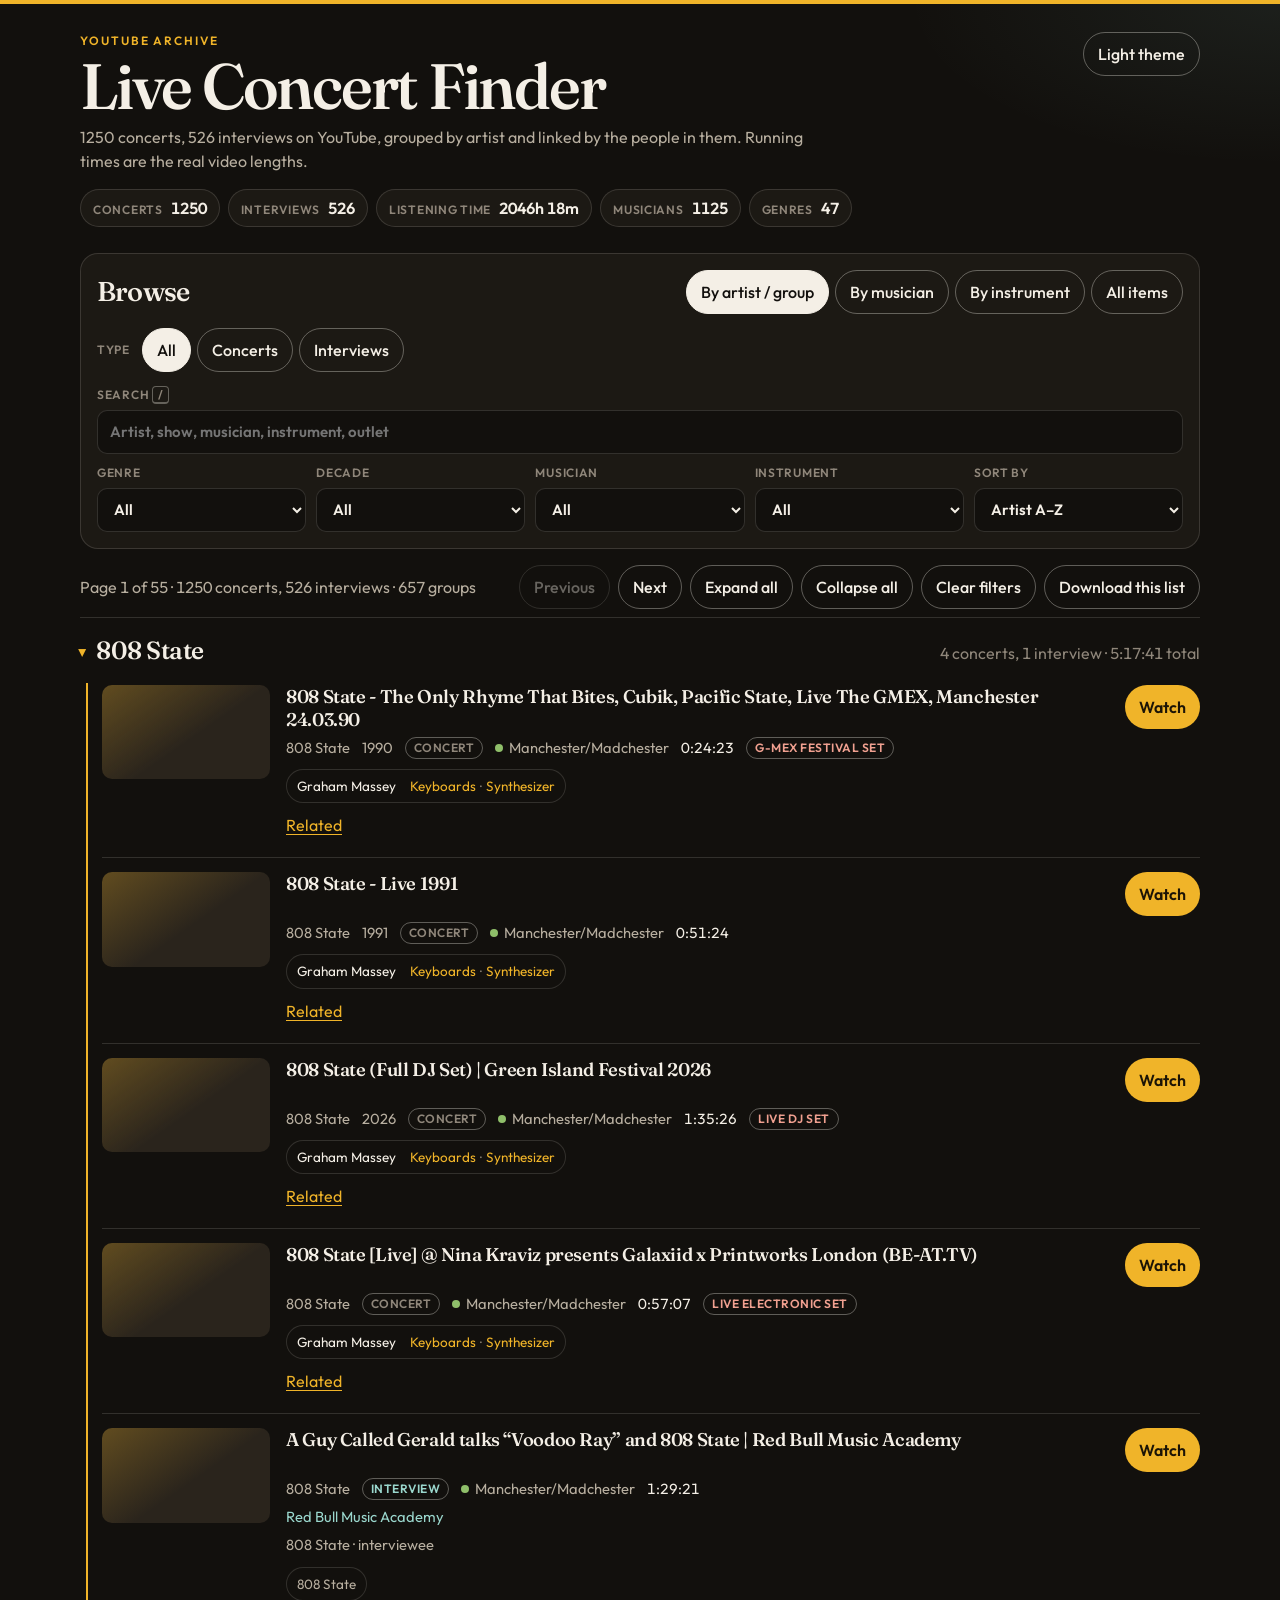
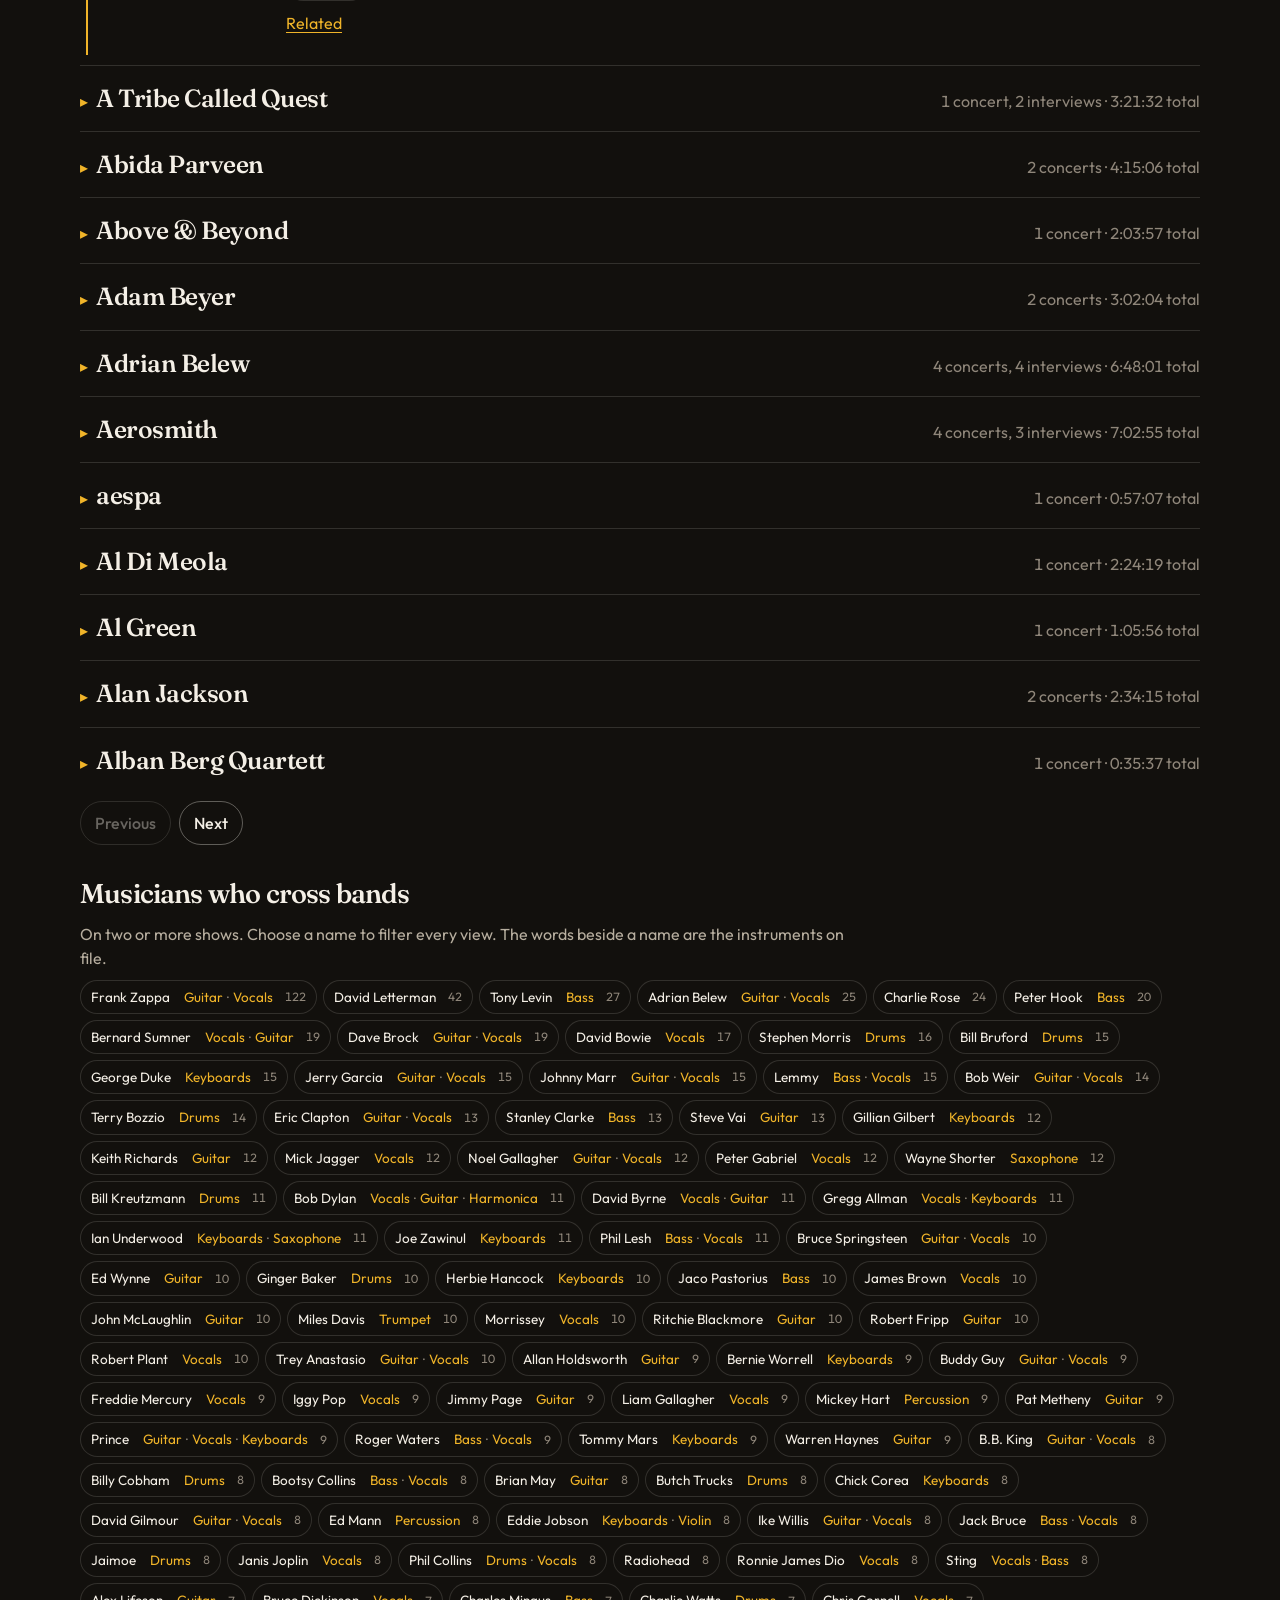
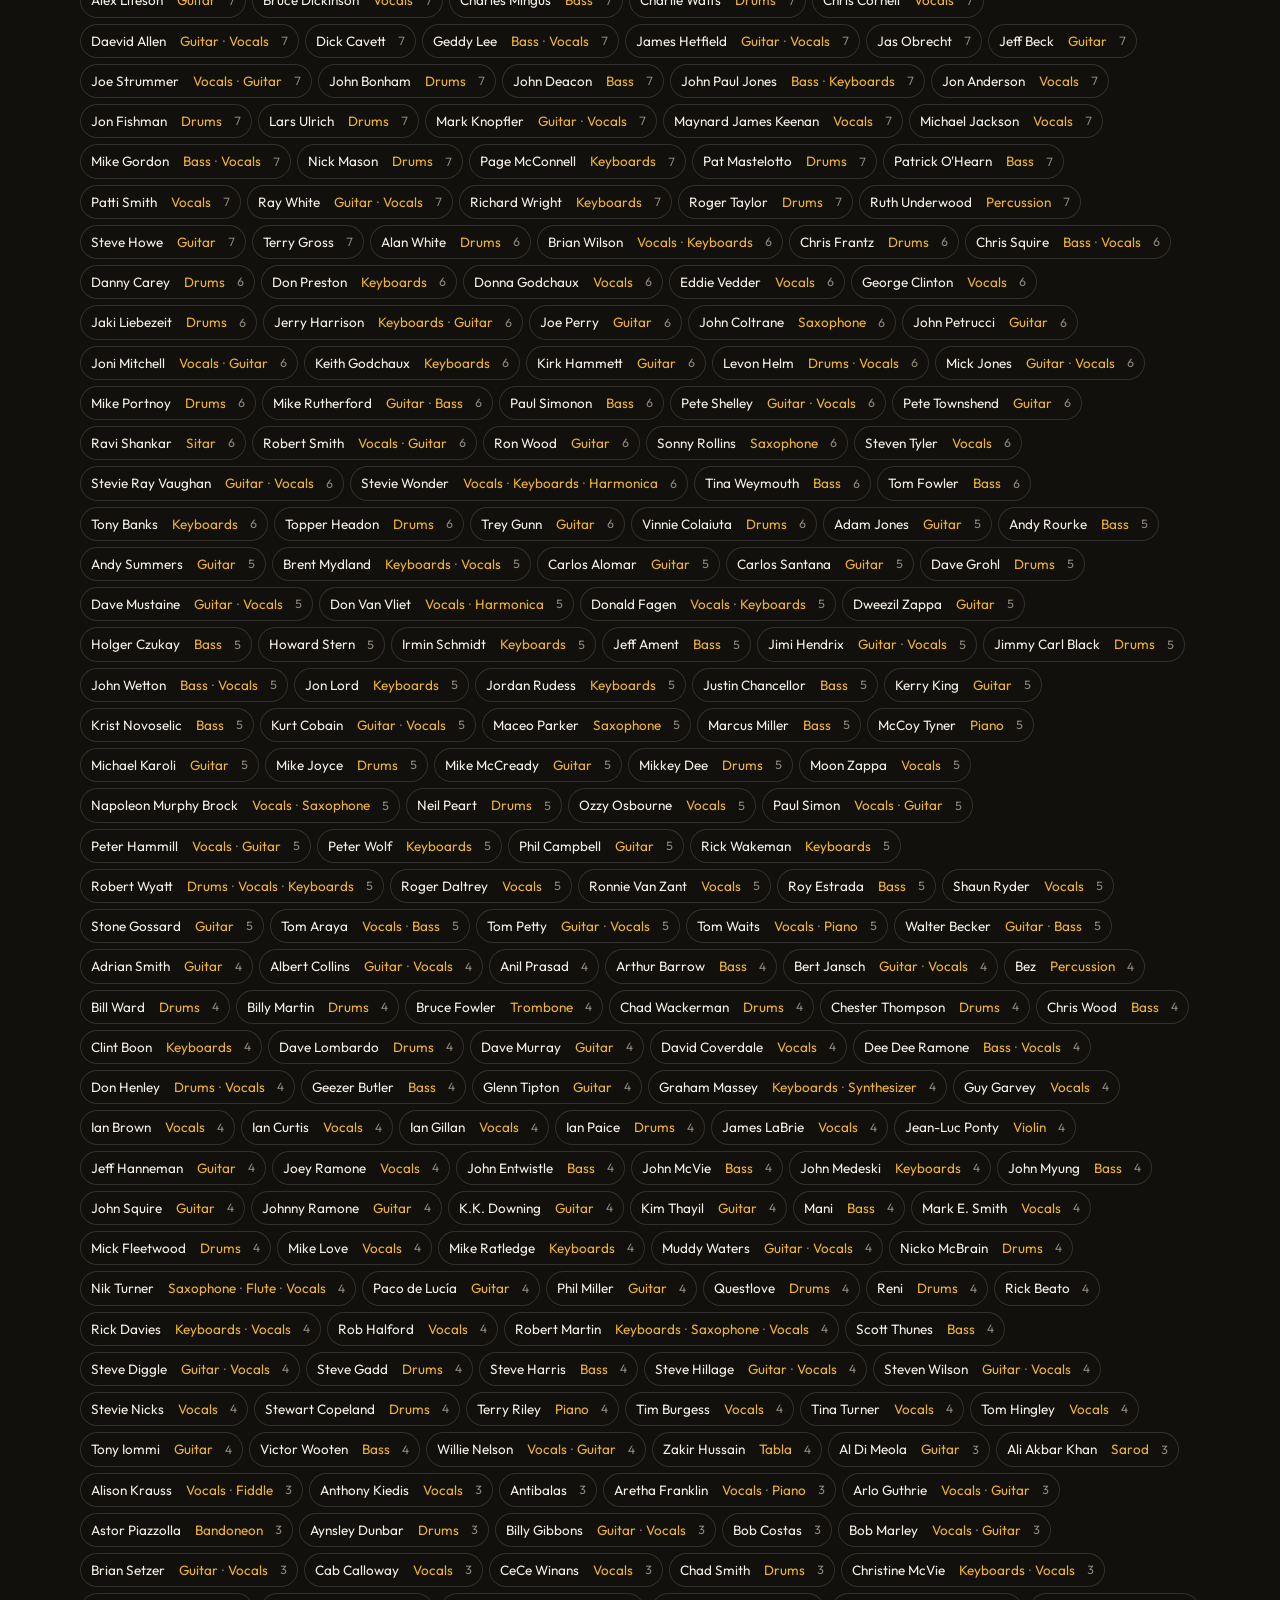
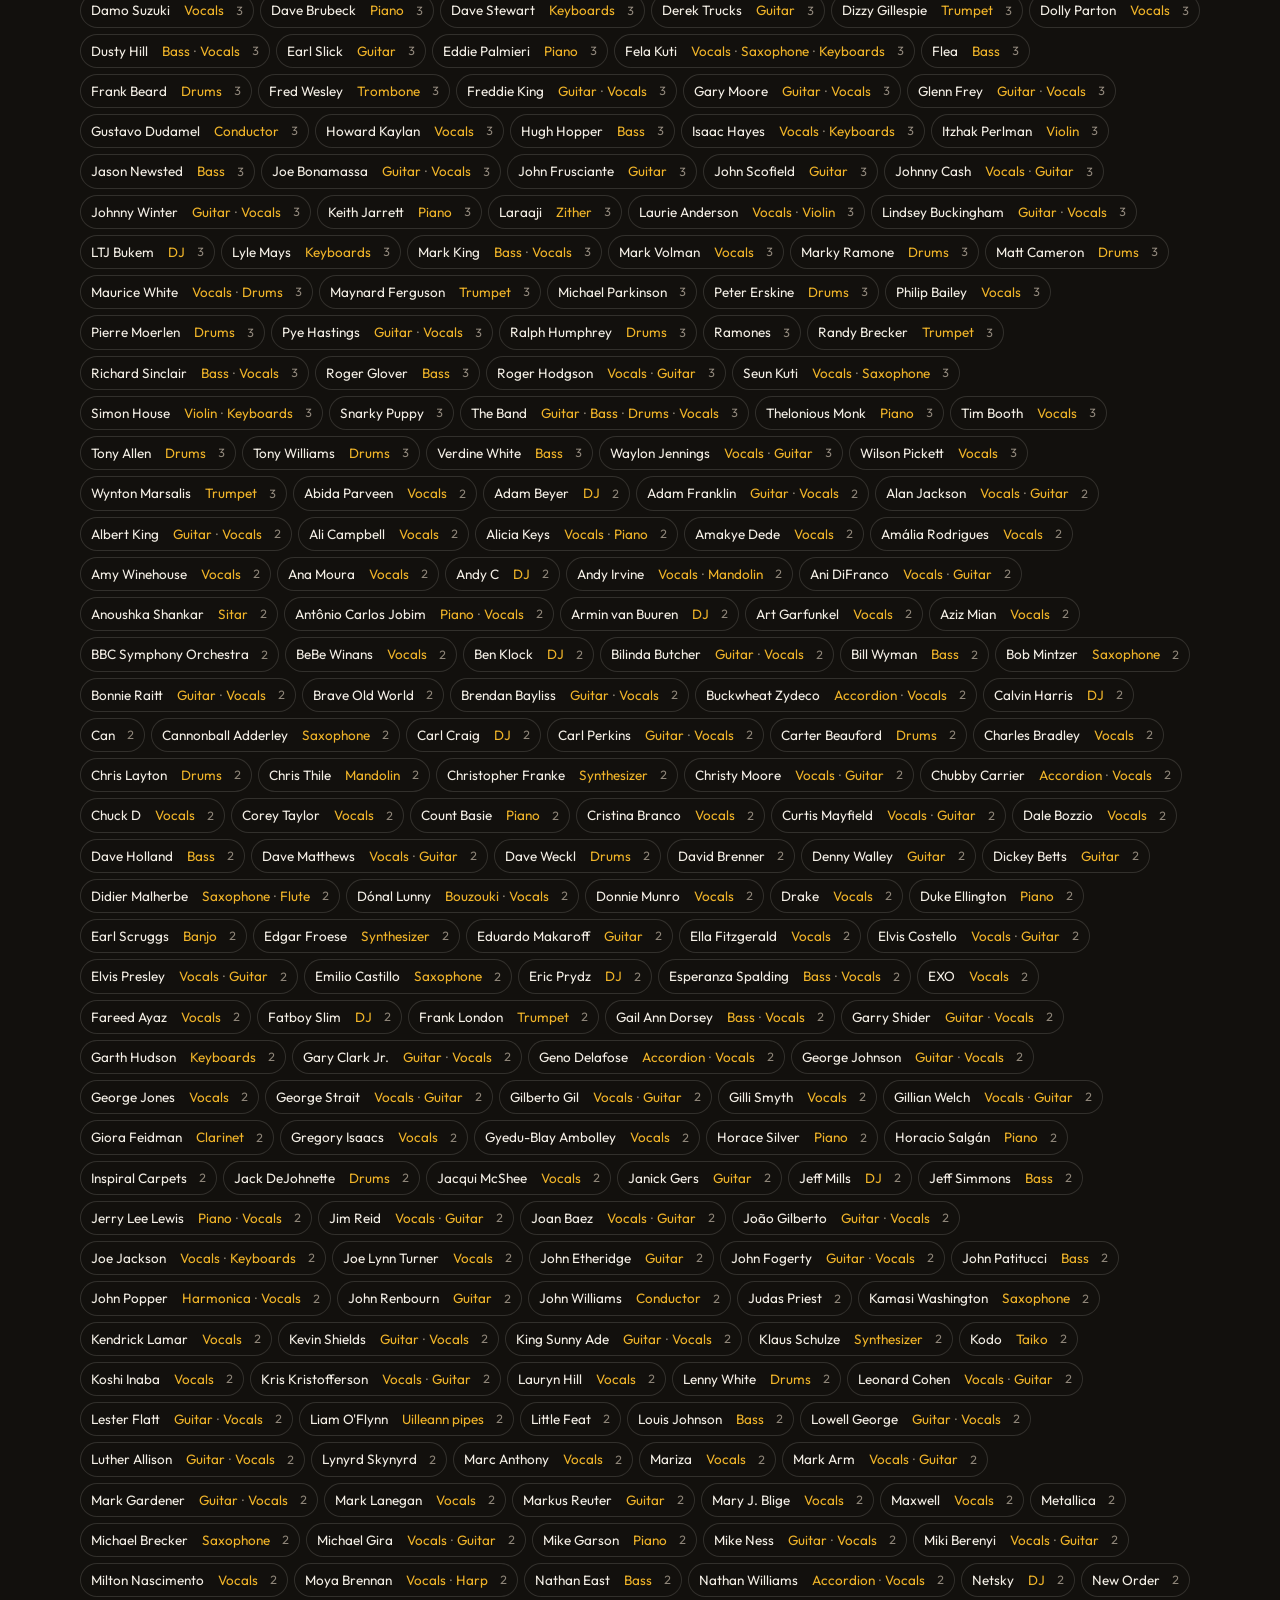
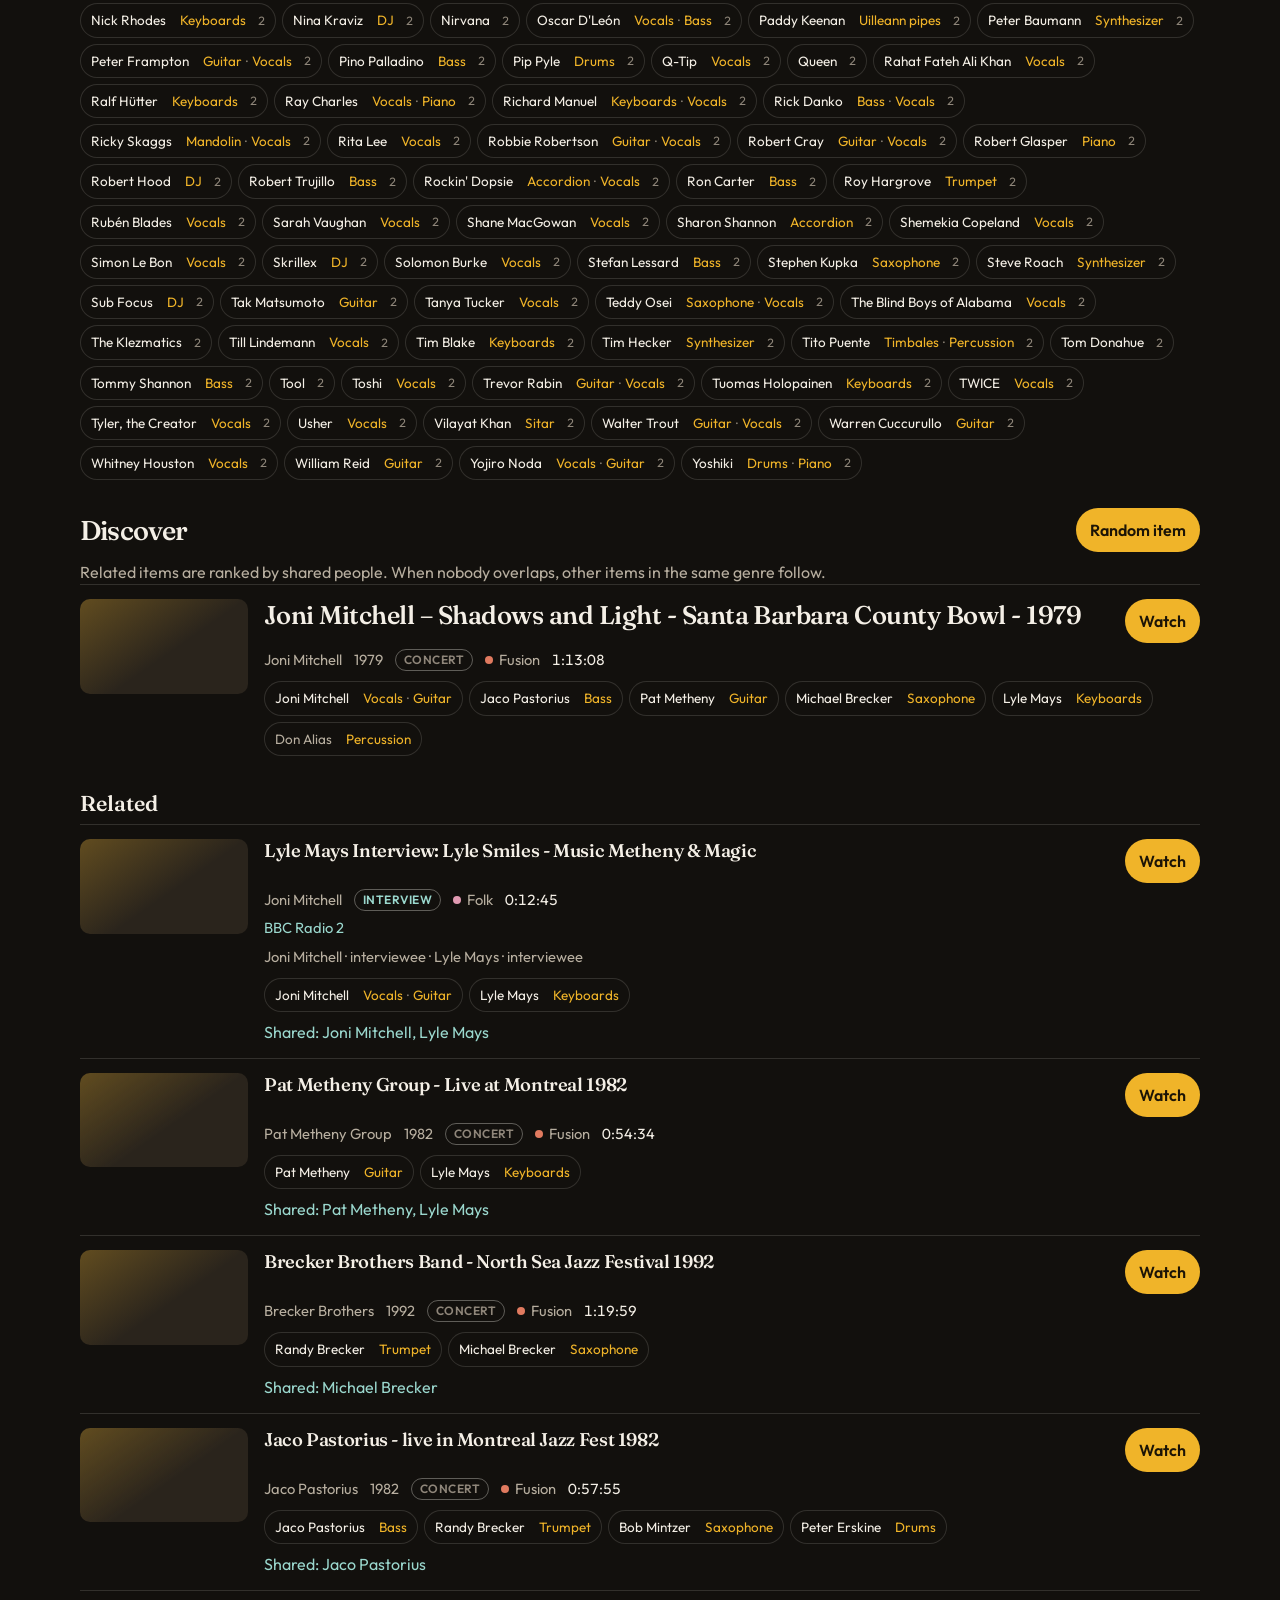
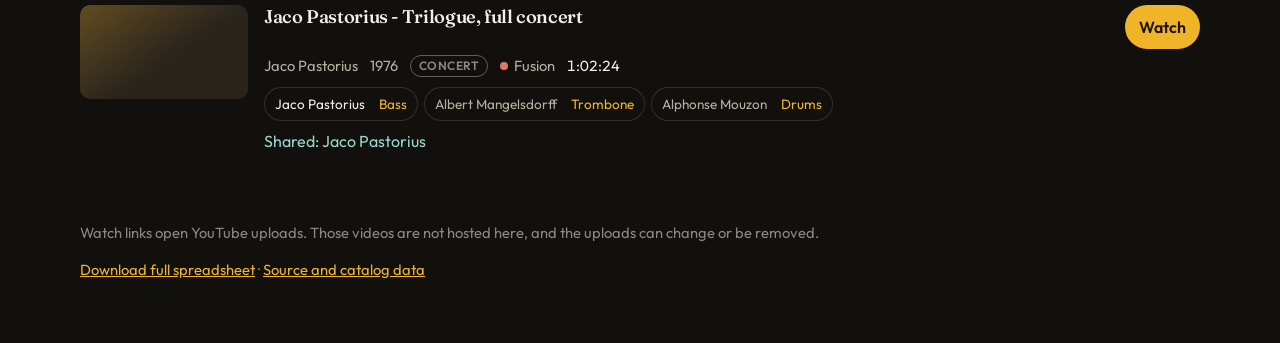
==== commit 55d8cbd4: "Add a CSV spreadsheet export for the current list and the full catalog. The toolbar saves the filter" ====
--- a/index.html
+++ b/index.html
@@ -81,6 +81,7 @@
         <button type="button" class="btn" data-action="expand" data-group-only>Expand all</button>
         <button type="button" class="btn" data-action="collapse" data-group-only>Collapse all</button>
         <button type="button" class="btn" data-action="clear">Clear filters</button>
+        <button type="button" class="btn" data-action="csv">Download this list</button>
       </div>
     </div>
     <p id="instrument-note" class="section-note" hidden>Shows are filed under each instrument on record for the lineup. A player with no instrument listed, or a credit that only names the band, is left out of this view.</p>
@@ -104,7 +105,7 @@
   <footer class="site-footer">
     <div class="wrap">
       <p>Watch links open YouTube uploads. Those videos are not hosted here, and the uploads can change or be removed.</p>
-      <p><a href="https://github.com/mkpworks/live-concert-finder">Source and catalog data</a></p>
+      <p><a href="data/catalog.csv" download>Download full spreadsheet</a> · <a href="https://github.com/mkpworks/live-concert-finder">Source and catalog data</a></p>
     </div>
   </footer>
   <noscript>
--- a/css/styles.css
+++ b/css/styles.css
@@ -144,6 +144,20 @@
 h3 { margin: 0; font-size: inherit; font-weight: inherit; }
 .lede { margin: 0; max-width: 66ch; color: var(--muted); }
 .section-note { margin: 8px 0 0; max-width: 72ch; color: var(--muted); }
+.appears { margin: 0 0 14px; color: var(--muted); }
+.appears p { margin: 0 0 6px; }
+.appears-name { color: var(--ink); font-weight: 600; }
+.act-link {
+  border: 0;
+  padding: 0;
+  background: none;
+  color: var(--accent);
+  font: inherit;
+  cursor: pointer;
+  text-decoration: underline;
+  text-underline-offset: 3px;
+}
+.act-sep { color: var(--faint); }
 .subhead {
   margin: 18px 0 4px;
   font-family: var(--serif);
@@ -393,7 +407,9 @@
   text-transform: uppercase;
 }
 .type-badge.is-interview { color: var(--teal); }
-.byline { margin: 6px 0 0; color: var(--teal); font-size: 0.92rem; }
+.byline,
+.credits { margin: 6px 0 0; color: var(--teal); font-size: 0.92rem; }
+.credits { color: var(--muted); }
 .chip-role {
   color: var(--faint);
   font-size: 12px;
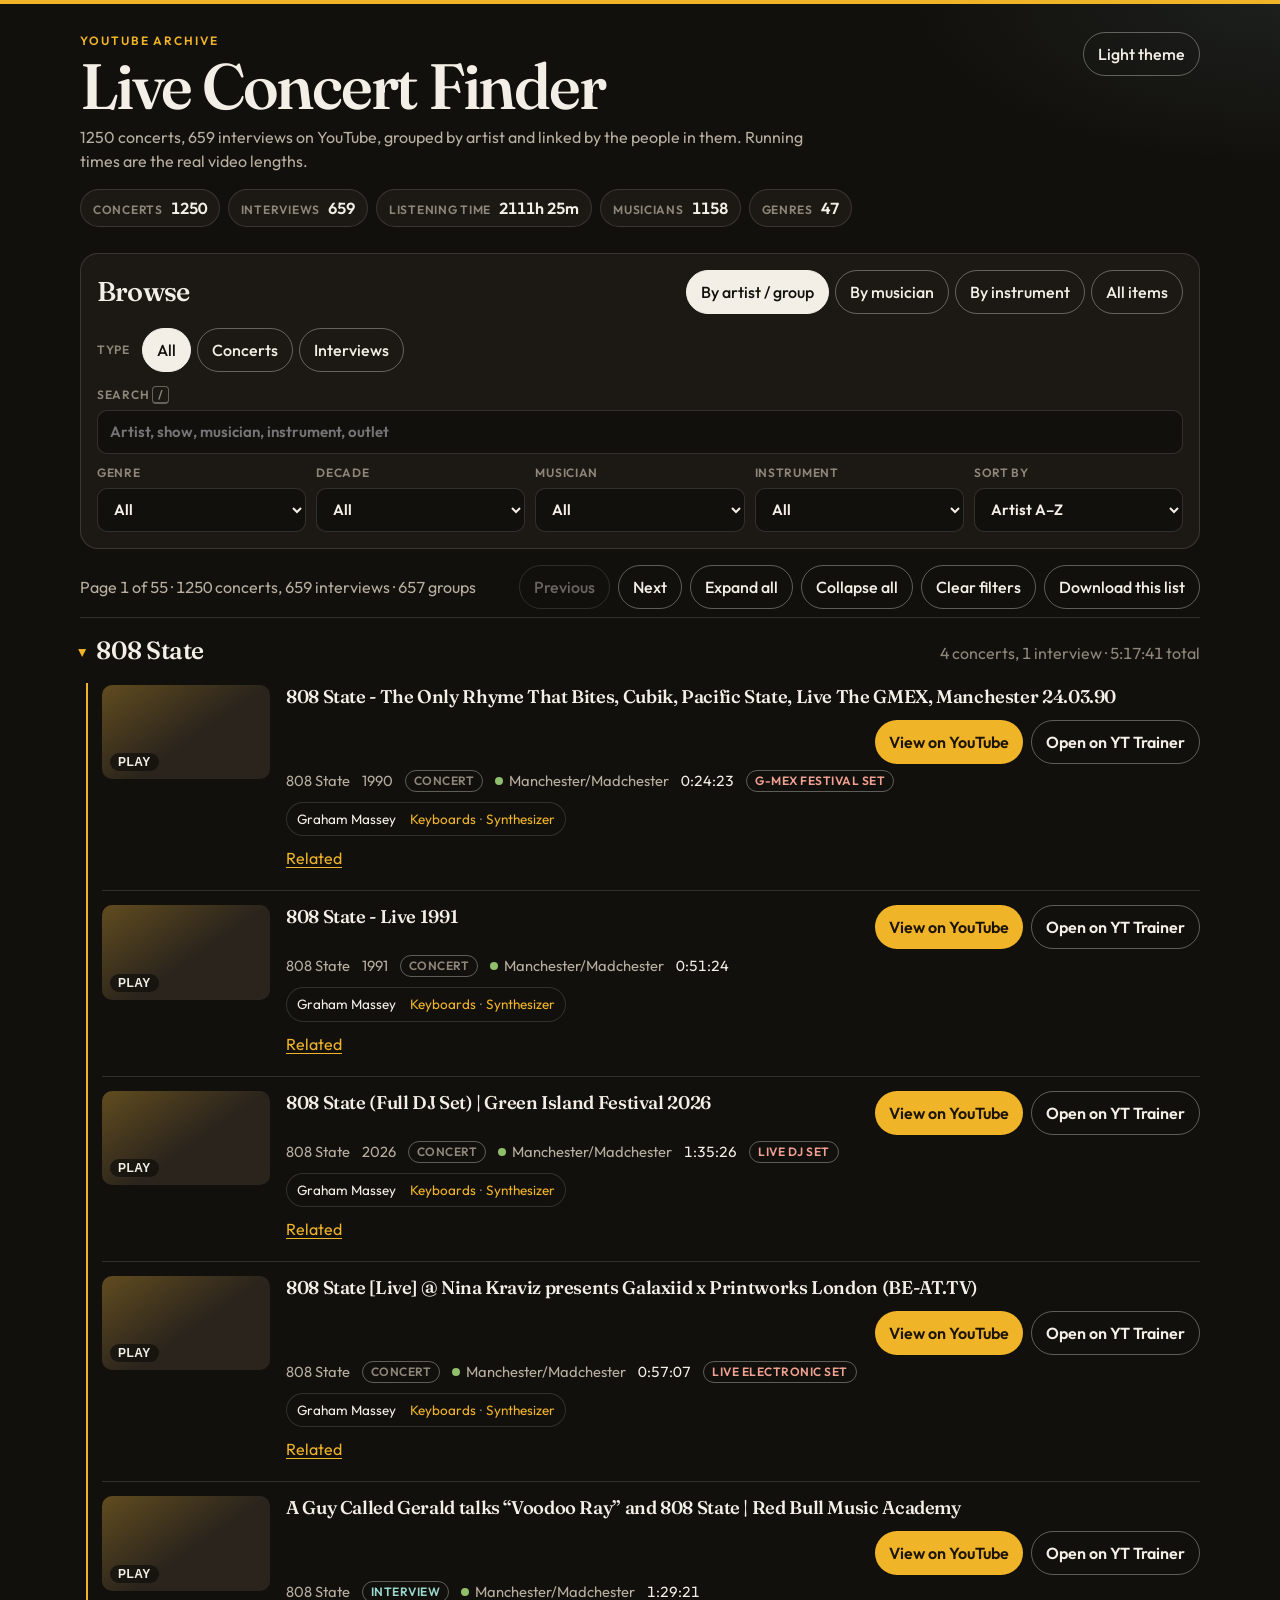
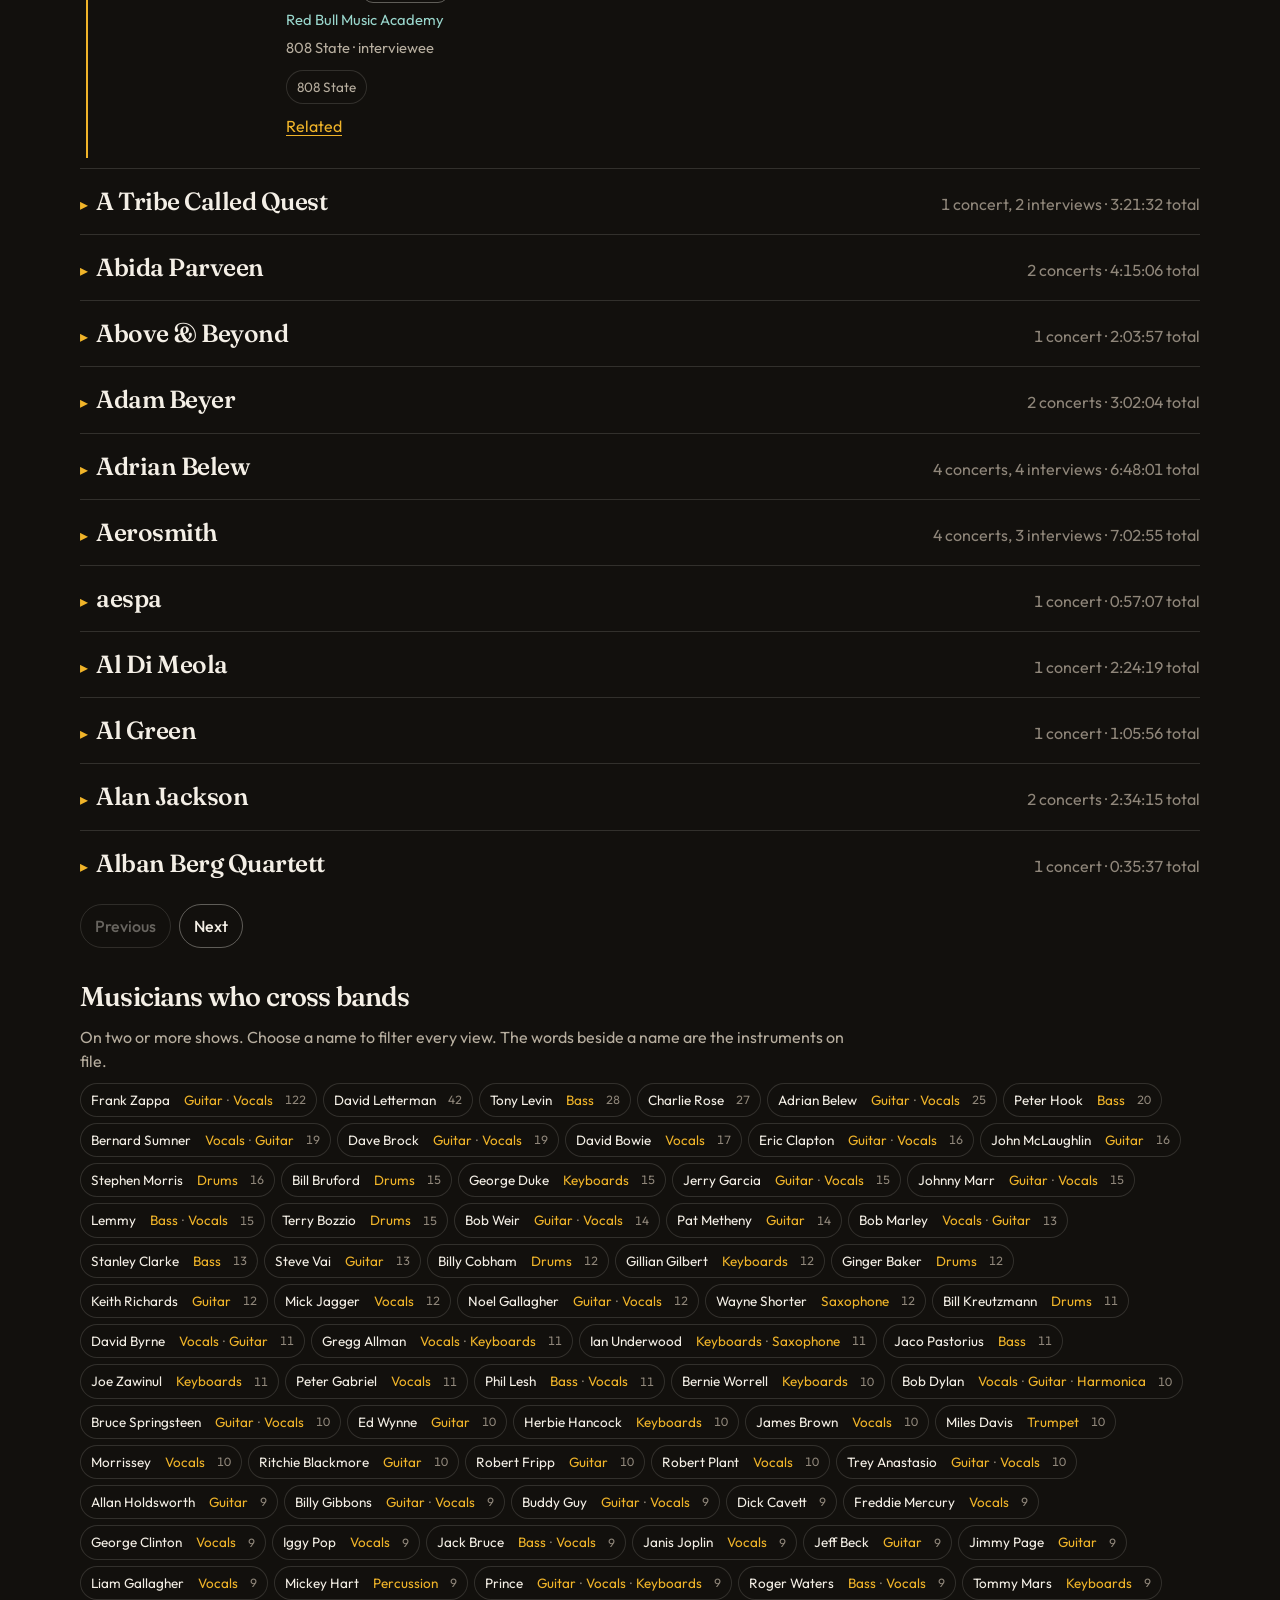
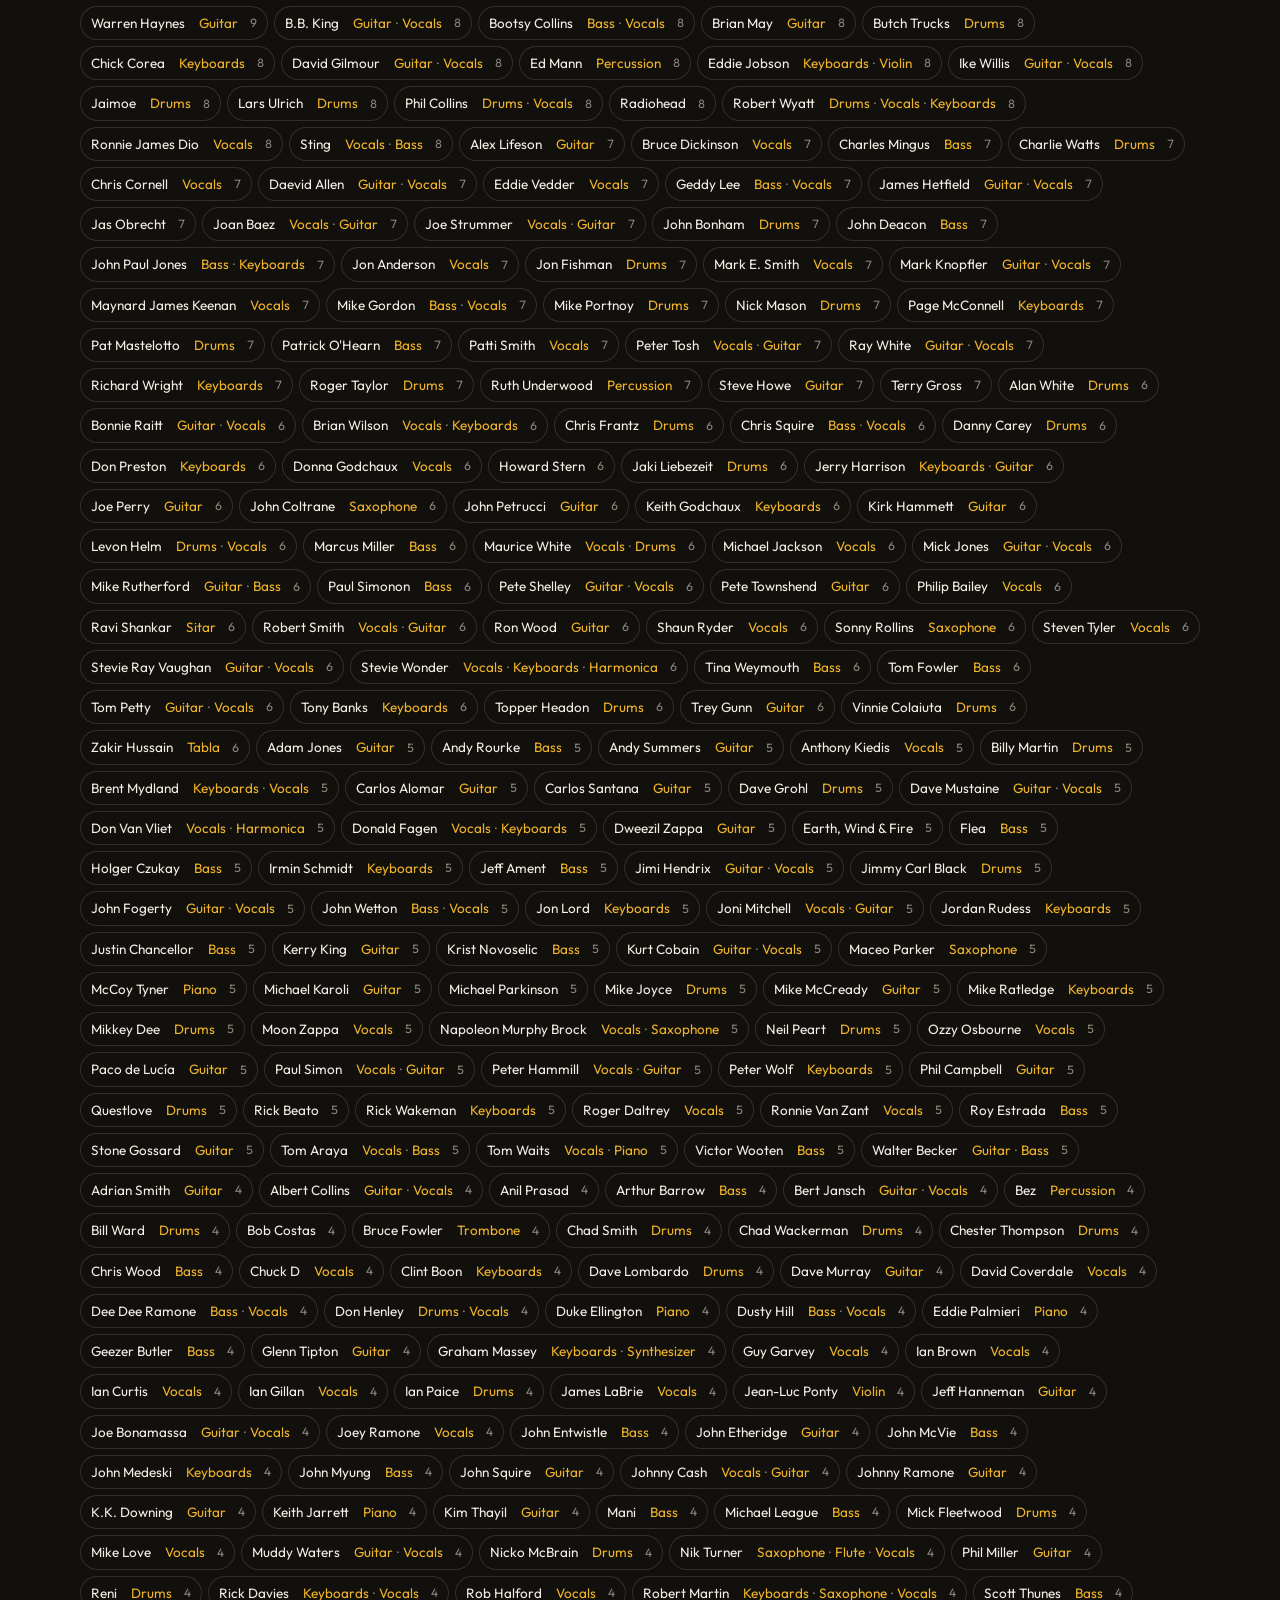
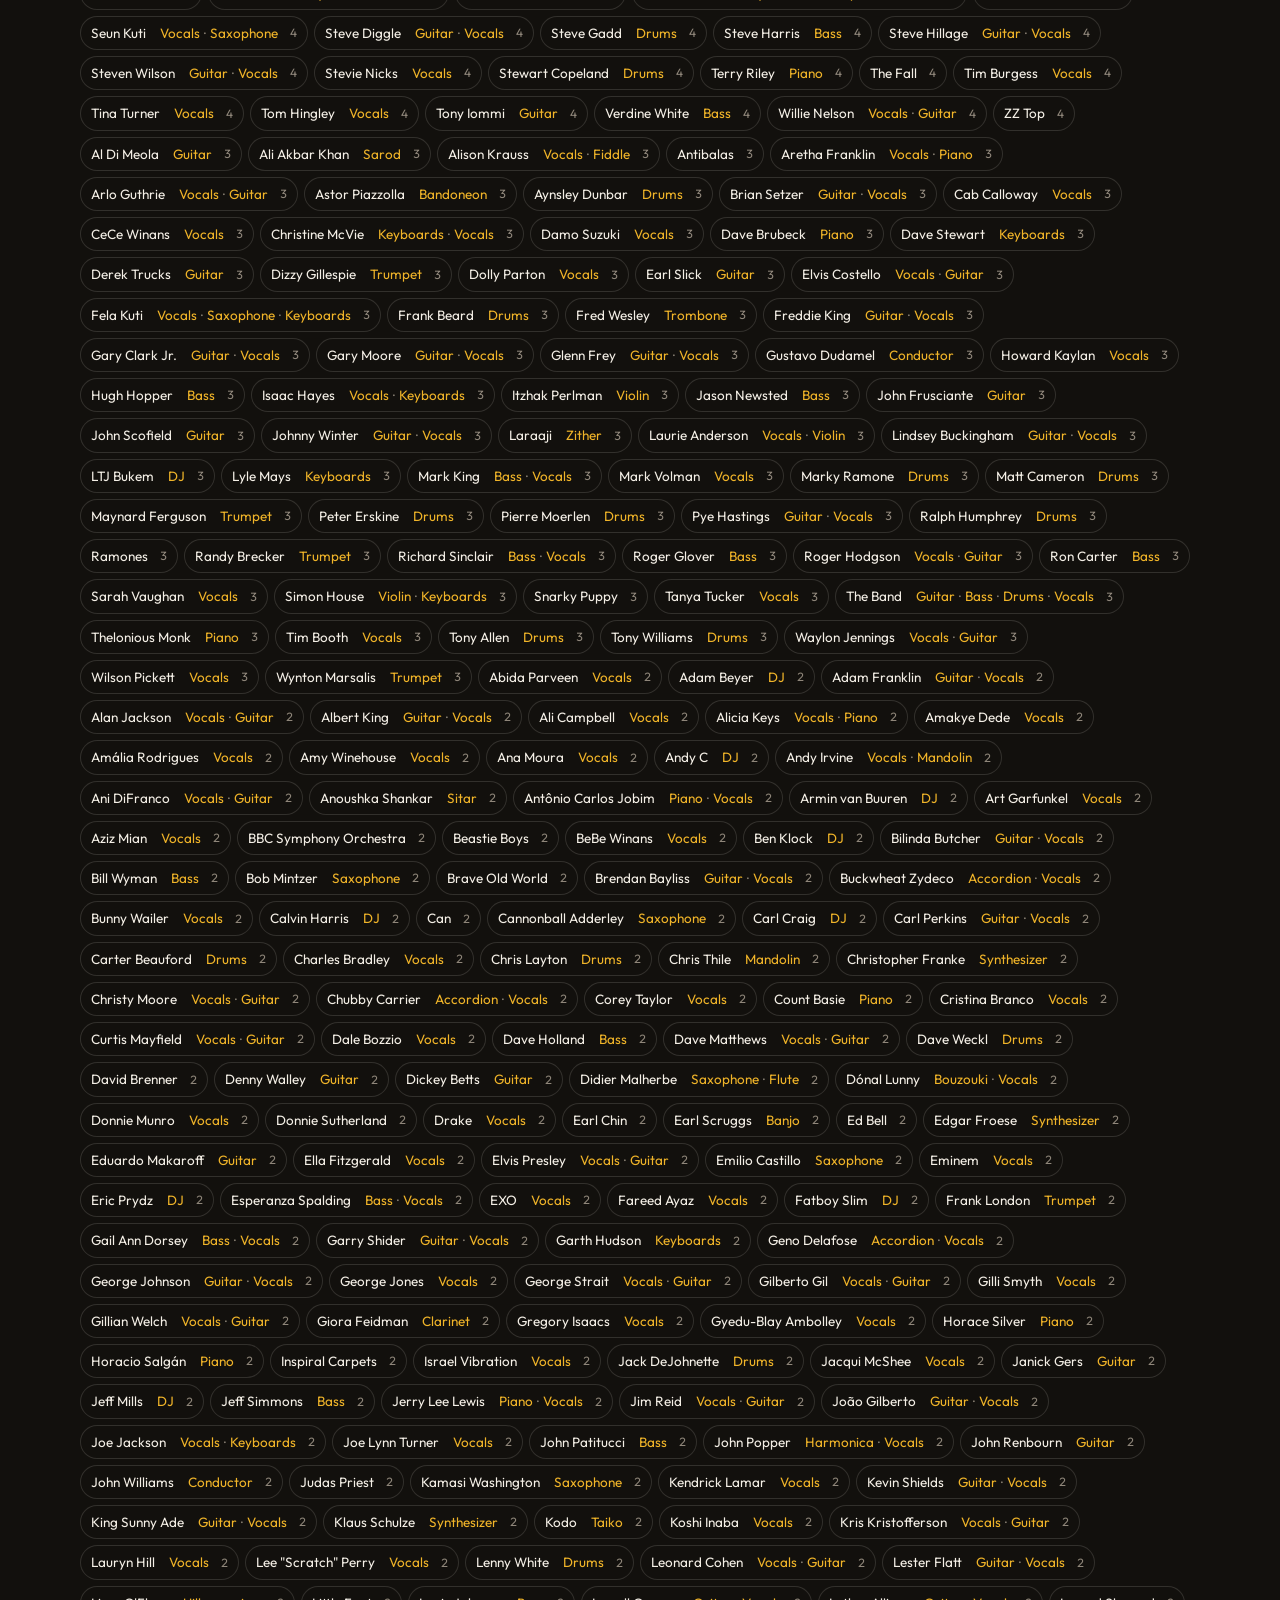
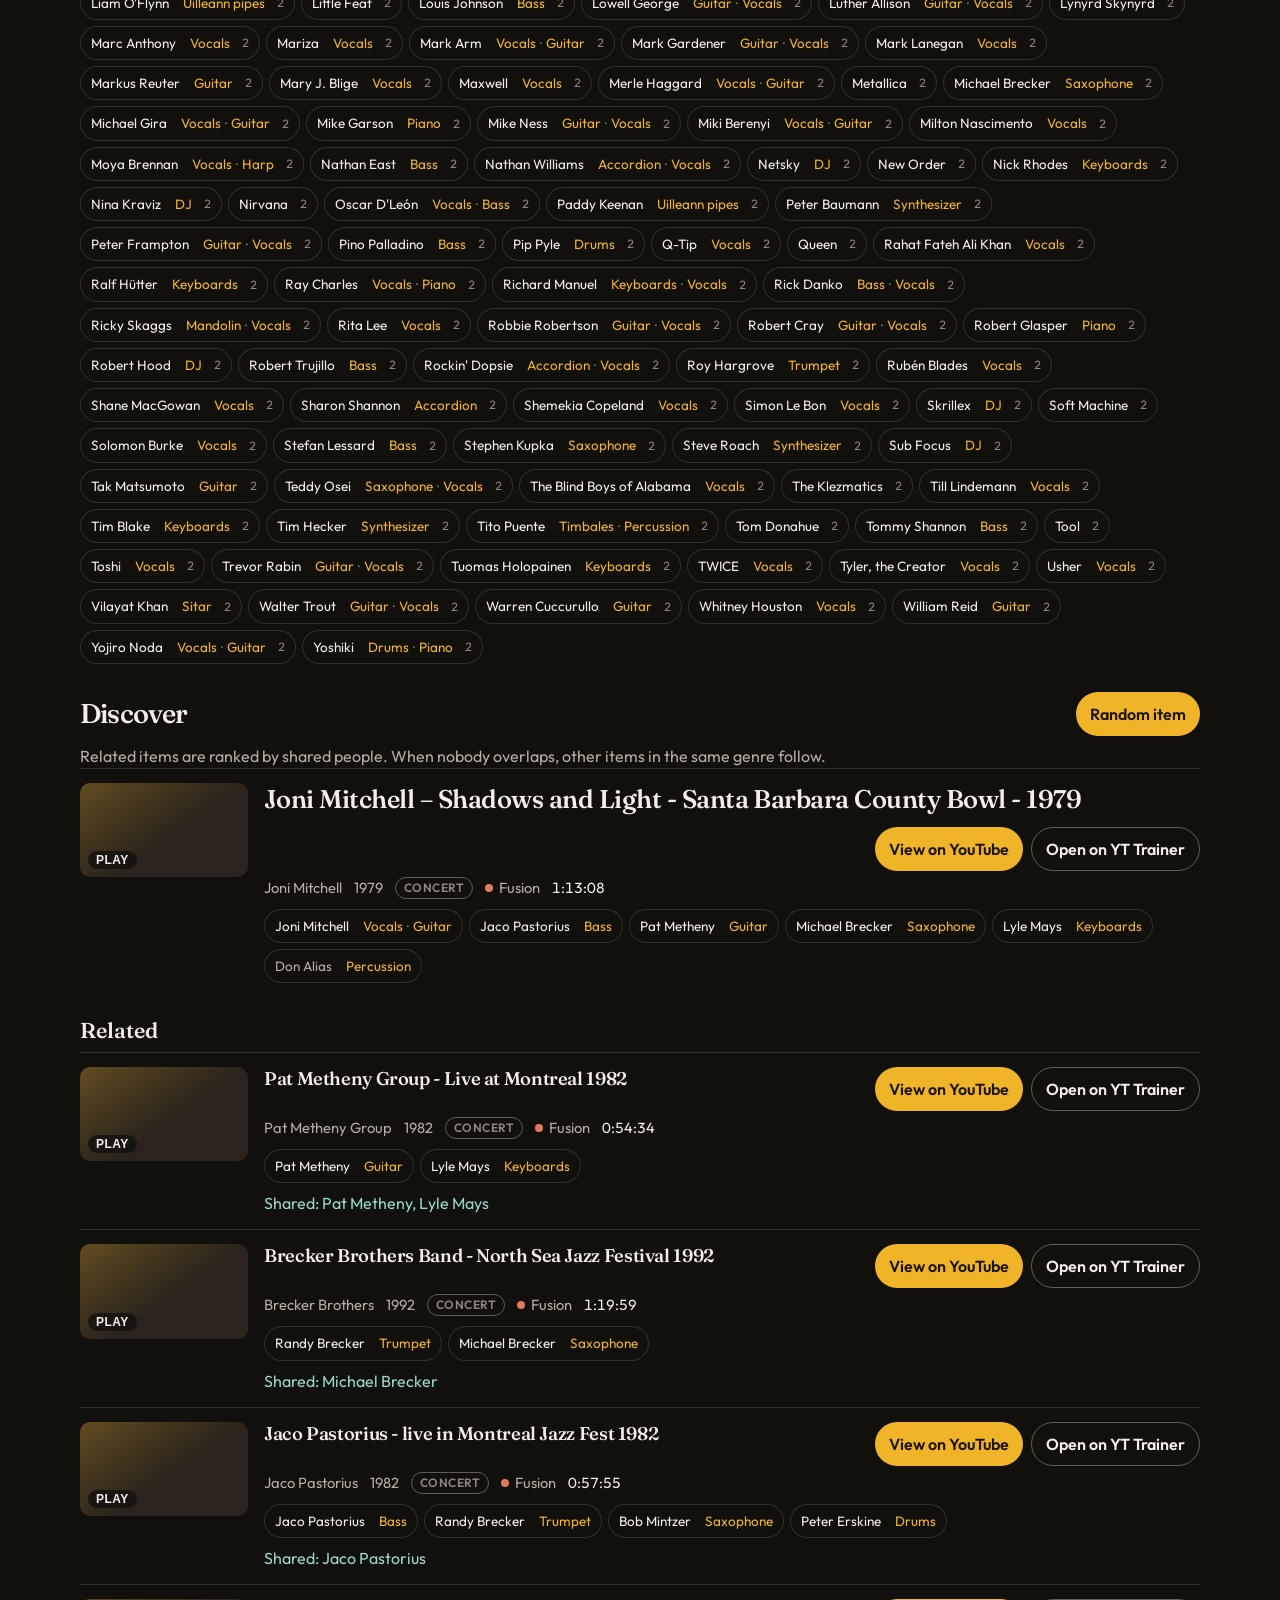
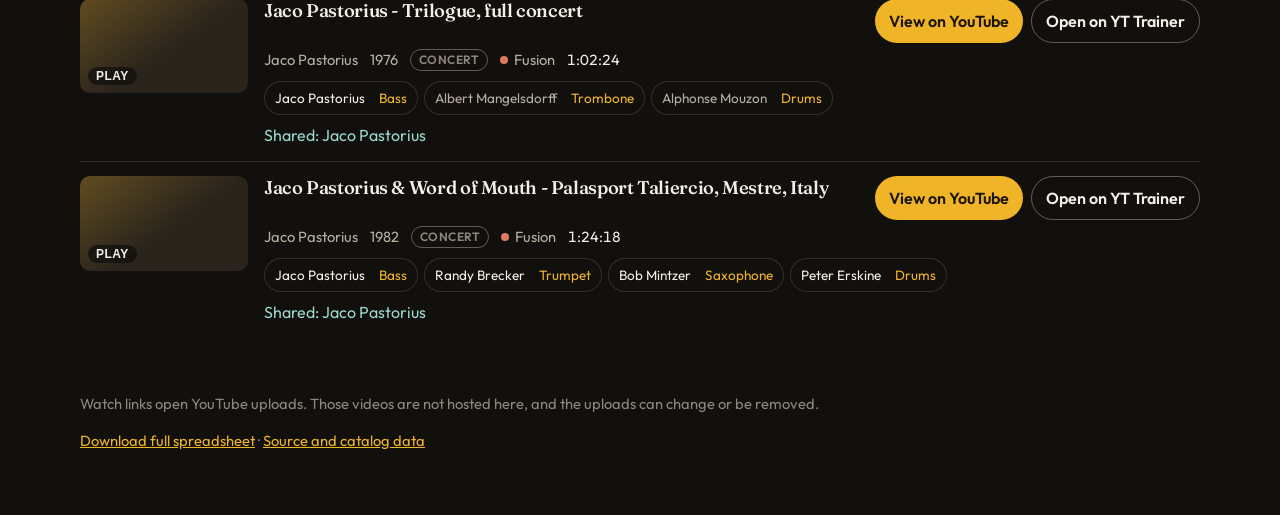
==== commit 5d3304f0: "Publish an embeddable finder and YT Trainer links embed.js mounts the shared finder in a shadow root" ====
--- a/index.html
+++ b/index.html
@@ -112,6 +112,7 @@
     <p class="wrap noscript">This finder needs JavaScript to search and filter the catalog.</p>
   </noscript>
   <script src="js/catalog.js"></script>
+  <script src="js/view.js"></script>
   <script src="js/app.js"></script>
 </body>
 </html>
--- a/css/styles.css
+++ b/css/styles.css
@@ -31,7 +31,8 @@
   unicode-range: U+0000-00FF, U+0131, U+0152-0153, U+02BB-02BC, U+02C6, U+02DA, U+02DC, U+0304, U+0308, U+0329, U+2000-206F, U+20AC, U+2122, U+2191, U+2193, U+2212, U+2215, U+FEFF, U+FFFD;
 }
 
-:root {
+:root,
+:host {
   --bg: #12100d;
   --bg-raised: #1c1914;
   --ink: #f4efe6;
@@ -49,8 +50,16 @@
   --sans: "Outfit", "Avenir Next", "Segoe UI", sans-serif;
   color-scheme: dark;
 }
-
-:root[data-theme="light"] {
+:host {
+  display: block;
+  color: var(--ink);
+  font-family: var(--sans);
+  font-size: 16px;
+  line-height: 1.5;
+}
+
+:root[data-theme="light"],
+:host([data-theme="light"]) {
   --bg: #f4f0e7;
   --bg-raised: #fffdf8;
   --ink: #1d1a16;
@@ -71,9 +80,9 @@
 *::before,
 *::after { box-sizing: border-box; }
 
-body {
+body,
+.finder {
   margin: 0;
-  min-height: 100vh;
   border-top: 4px solid var(--accent);
   background:
     radial-gradient(920px 380px at 8% -12%, var(--glow), transparent 60%),
@@ -84,6 +93,13 @@
   font-size: 16px;
   line-height: 1.5;
 }
+body { min-height: 100vh; }
+.finder {
+  container-type: inline-size;
+  container-name: finder;
+  min-height: 0;
+}
+.finder h1 { font-size: clamp(32px, 4vw, 48px); }
 
 ::selection { background: var(--accent); color: var(--accent-ink); }
 
@@ -217,7 +233,8 @@
 .modes { display: flex; flex-wrap: wrap; gap: 6px; }
 .modes button,
 .btn,
-.watch {
+.watch,
+.trainer {
   min-height: 44px;
   padding: 0 14px;
   border-radius: 999px;
@@ -252,6 +269,27 @@
 .modes button:hover { border-color: var(--ink); }
 .btn-primary:hover,
 .watch:hover { filter: brightness(1.06); }
+.trainer {
+  display: inline-flex;
+  align-items: center;
+  justify-content: center;
+  border: 1px solid var(--line-strong);
+  background: transparent;
+  color: var(--ink);
+  font-weight: 600;
+  text-decoration: none;
+  white-space: nowrap;
+}
+.trainer:hover { border-color: var(--accent); color: var(--accent); }
+.video-links {
+  display: inline-flex;
+  flex-wrap: wrap;
+  gap: 8px;
+  justify-content: flex-end;
+  margin-left: auto;
+  flex: none;
+  max-width: 100%;
+}
 .btn:disabled { opacity: 0.38; cursor: not-allowed; }
 
 .filters {
@@ -370,9 +408,40 @@
     #2a241c;
   aspect-ratio: 16 / 9;
 }
+.play {
+  position: relative;
+  display: block;
+  width: 100%;
+  height: 100%;
+  padding: 0;
+  border: 0;
+  background: transparent;
+  color: inherit;
+  cursor: pointer;
+}
+.play-mark {
+  position: absolute;
+  left: 8px;
+  bottom: 8px;
+  padding: 2px 8px;
+  border-radius: 999px;
+  background: rgba(18, 16, 13, 0.78);
+  color: #f4efe6;
+  font-size: 12px;
+  font-weight: 600;
+  letter-spacing: 0.04em;
+  text-transform: uppercase;
+}
+.player {
+  display: block;
+  width: 100%;
+  height: 100%;
+  border: 0;
+  background: #000;
+}
 .thumb { display: block; width: 100%; height: 100%; object-fit: cover; }
 .thumb.is-broken { opacity: 0; }
-.concert-top { display: flex; gap: 12px; align-items: flex-start; justify-content: space-between; }
+.concert-top { display: flex; flex-wrap: wrap; gap: 12px; align-items: flex-start; justify-content: space-between; }
 .concert-title {
   margin: 0;
   font-family: var(--serif);
@@ -505,6 +574,7 @@
   font-size: 0.92rem;
 }
 .site-footer a { color: var(--accent); }
+.powered { font-size: 0.82rem; }
 .noscript { padding: 12px 0 32px; }
 
 @media (max-width: 980px) {
@@ -520,7 +590,22 @@
 @media (max-width: 560px) {
   .filters { grid-template-columns: 1fr; }
   .concert-top { flex-wrap: wrap; }
-  .watch { margin-left: auto; }
+  .video-links { margin-left: 0; }
+}
+@container finder (max-width: 980px) {
+  .filters { grid-template-columns: repeat(2, minmax(0, 1fr)); }
+}
+@container finder (max-width: 720px) {
+  .header-row { flex-direction: column; }
+  .group-toggle { flex-direction: column; gap: 4px; }
+  .group-meta { white-space: normal; }
+  .concert { grid-template-columns: 112px minmax(0, 1fr); gap: 10px; }
+  .is-feature { grid-template-columns: 1fr; }
+}
+@container finder (max-width: 560px) {
+  .filters { grid-template-columns: 1fr; }
+  .concert-top { flex-wrap: wrap; }
+  .video-links { margin-left: 0; }
 }
 @media (prefers-reduced-motion: reduce) {
   .chev { transition: none; }
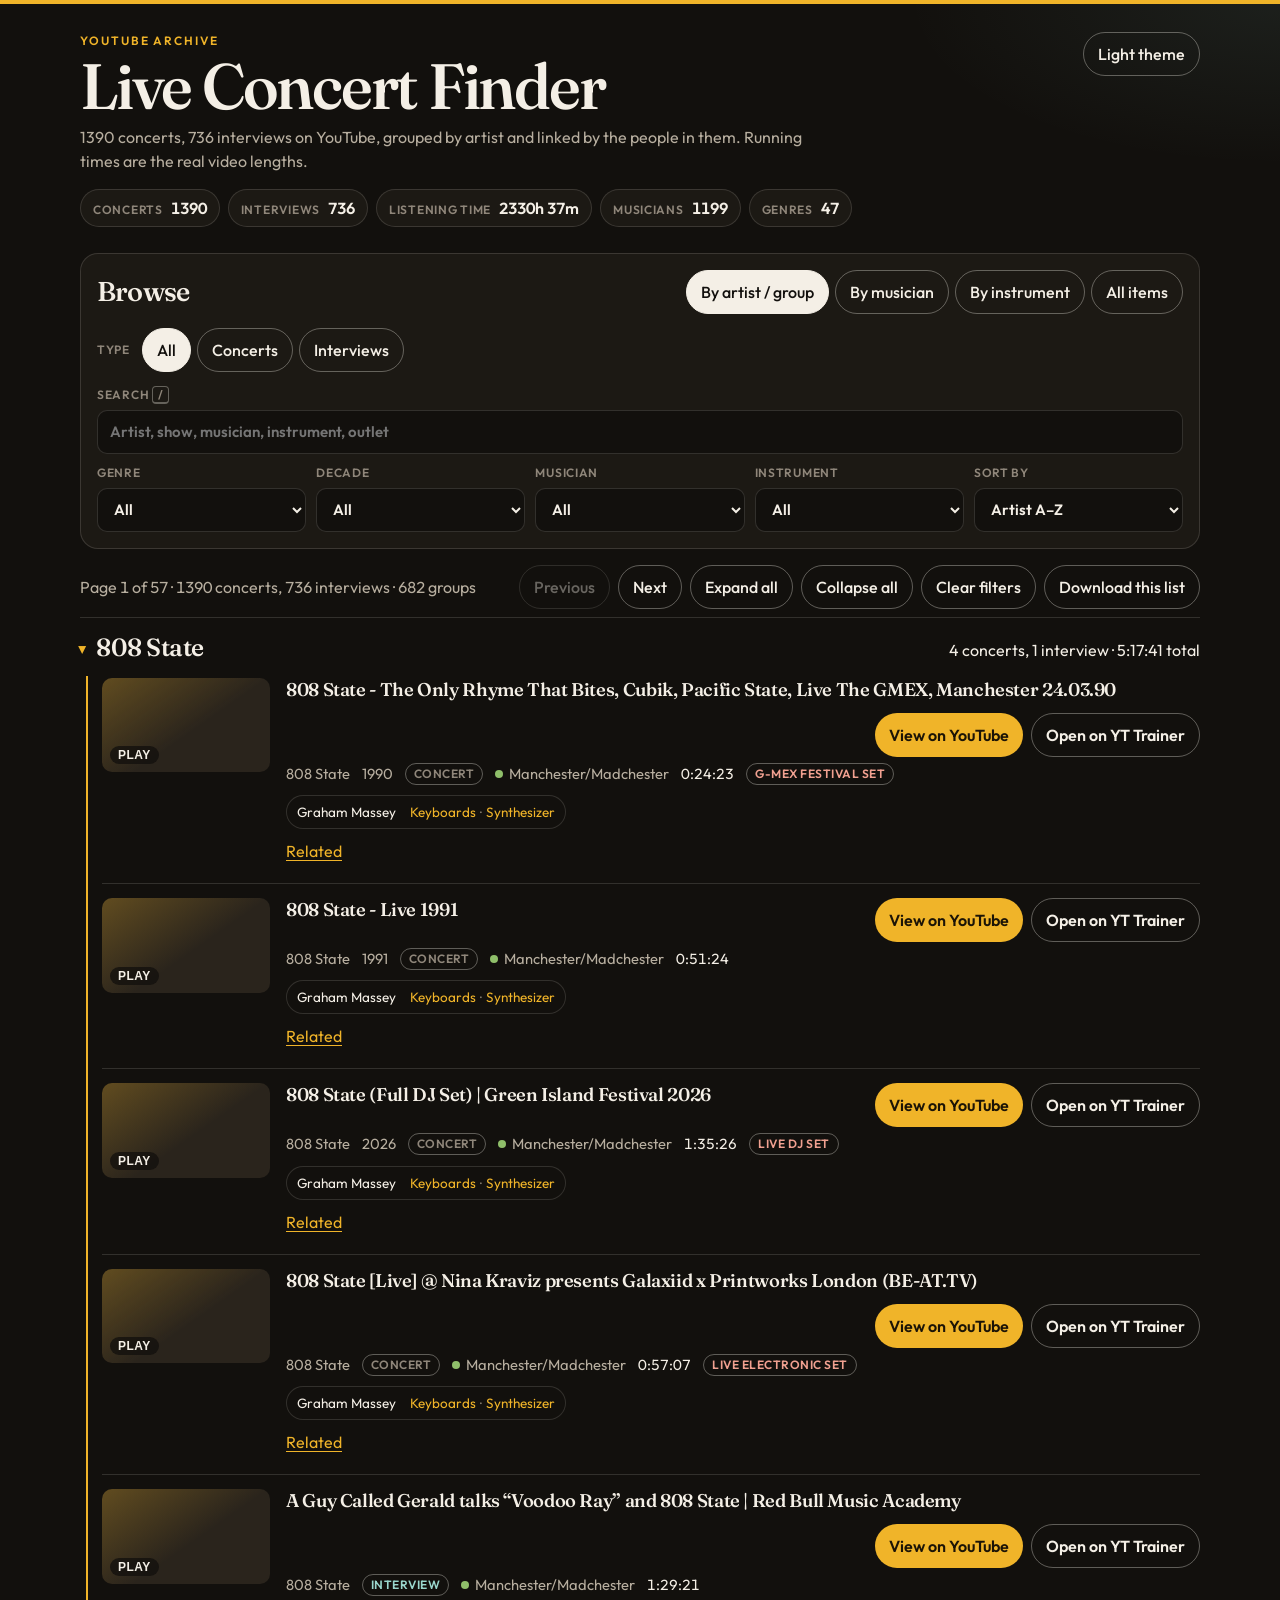
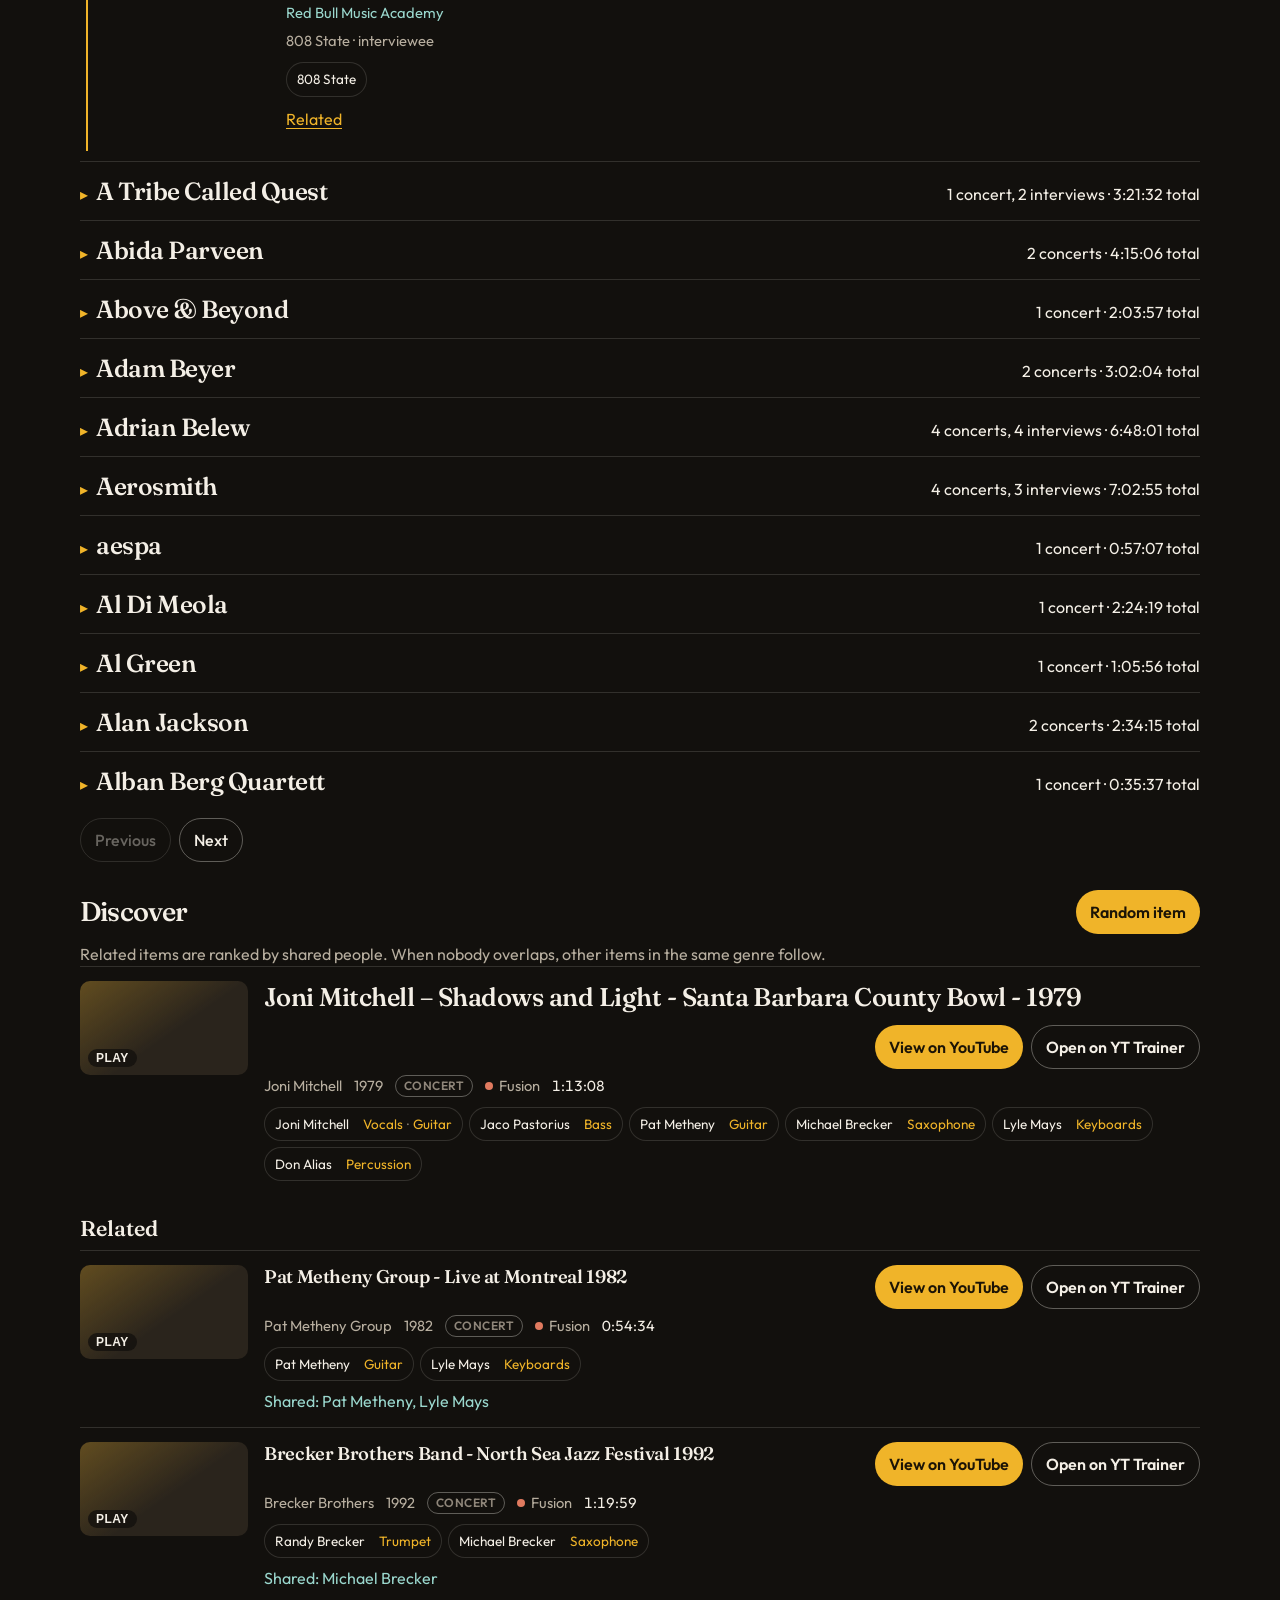
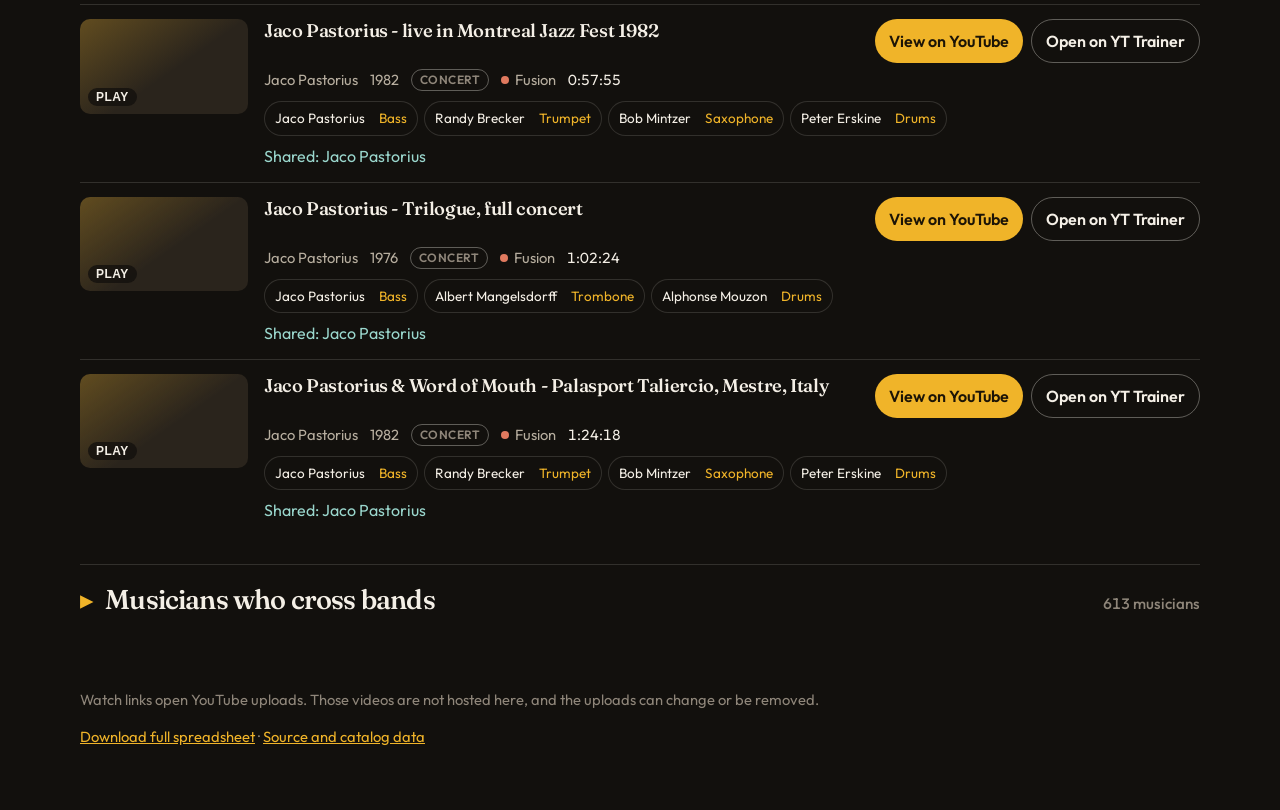
==== commit fa449768: "Collapse the cross-band list and show Discover first. The musician list starts inside a closed discl" ====
--- a/index.html
+++ b/index.html
@@ -87,12 +87,6 @@
     <p id="instrument-note" class="section-note" hidden>Shows are filed under each instrument on record for the lineup. A player with no instrument listed, or a credit that only names the band, is left out of this view.</p>
     <div id="results" tabindex="-1"></div>
 
-    <section class="band-cross" aria-labelledby="cross-heading">
-      <h2 id="cross-heading">Musicians who cross bands</h2>
-      <p class="section-note">On two or more shows. Choose a name to filter every view. The words beside a name are the instruments on file.</p>
-      <div id="cross" class="chips"></div>
-    </section>
-
     <section class="discover" id="discover" aria-labelledby="discover-heading">
       <div class="discover-head">
         <h2 id="discover-heading">Discover</h2>
@@ -101,6 +95,16 @@
       <p class="section-note">Related items are ranked by shared people. When nobody overlaps, other items in the same genre follow.</p>
       <div id="discover-body"></div>
     </section>
+
+    <details class="band-cross">
+      <summary>
+        <span class="chev" aria-hidden="true">▸</span>
+        <span class="cross-title" id="cross-heading">Musicians who cross bands</span>
+        <span class="cross-count" id="cross-count"></span>
+      </summary>
+      <p class="section-note">On two or more shows. Choose a name to filter every view. The words beside a name are the instruments on file.</p>
+      <div id="cross" class="chips"></div>
+    </details>
   </main>
   <footer class="site-footer">
     <div class="wrap">
--- a/css/styles.css
+++ b/css/styles.css
@@ -347,27 +347,39 @@
 .pager { margin: 8px 0 18px; }
 
 .group { border-top: 1px solid var(--line); }
-.group-toggle {
+.group-head {
   width: 100%;
   display: flex;
   align-items: baseline;
   justify-content: space-between;
   gap: 16px;
   padding: 14px 0;
-  border: 0;
-  background: transparent;
-  color: inherit;
+  margin: 0;
   font: inherit;
   text-align: left;
+}
+.chev-btn,
+button.group-title,
+button.group-meta,
+.name-link {
+  border: 0;
+  padding: 0;
+  background: none;
+  color: inherit;
   cursor: pointer;
-}
+  text-align: left;
+}
+.chev-btn { flex: none; font: inherit; }
+.name-link { font: inherit; text-decoration: underline; text-decoration-color: transparent; text-underline-offset: 3px; }
+button.group-meta { text-align: right; font: inherit; }
 .group-main {
   display: inline-flex;
   align-items: baseline;
   min-width: 0;
   text-align: left;
 }
-.group-title {
+.group-title,
+button.group-title {
   font-family: var(--serif);
   font-size: clamp(1.25rem, 2vw, 1.55rem);
   font-weight: 560;
@@ -390,7 +402,11 @@
   padding-left: 14px;
   border-left: 2px solid var(--accent);
 }
-.group-toggle:hover .group-title { color: var(--accent); }
+button.group-title:hover,
+.name-link:hover,
+.chip-btn:hover { color: var(--accent); }
+.name-link:hover { text-decoration-color: var(--accent); }
+.group-instruments { color: var(--muted); font-family: var(--sans); font-size: 0.95rem; font-weight: 500; }
 
 .concert {
   display: grid;
@@ -559,6 +575,35 @@
 
 .band-cross,
 .discover { margin-top: 28px; }
+.band-cross {
+  border-top: 1px solid var(--line);
+}
+.band-cross > summary {
+  display: flex;
+  flex-wrap: wrap;
+  align-items: baseline;
+  gap: 8px 12px;
+  padding: 14px 0;
+  list-style: none;
+  cursor: pointer;
+  color: var(--ink);
+  font-family: var(--serif);
+  font-size: 1.7rem;
+  font-weight: 560;
+  letter-spacing: -0.03em;
+}
+.band-cross > summary::-webkit-details-marker { display: none; }
+.band-cross > summary .chev { margin-right: 0; }
+.band-cross[open] > summary .chev { transform: rotate(90deg); }
+.cross-count {
+  margin-left: auto;
+  color: var(--faint);
+  font-family: var(--sans);
+  font-size: 0.95rem;
+  font-weight: 500;
+  letter-spacing: 0;
+  font-variant-numeric: tabular-nums;
+}
 .discover-head {
   display: flex;
   flex-wrap: wrap;
@@ -582,7 +627,7 @@
 }
 @media (max-width: 720px) {
   .header-row { flex-direction: column; }
-  .group-toggle { flex-direction: column; gap: 4px; }
+  .group-head { flex-direction: column; gap: 4px; }
   .group-meta { white-space: normal; }
   .concert { grid-template-columns: 112px minmax(0, 1fr); gap: 10px; }
   .is-feature { grid-template-columns: 1fr; }
@@ -597,7 +642,7 @@
 }
 @container finder (max-width: 720px) {
   .header-row { flex-direction: column; }
-  .group-toggle { flex-direction: column; gap: 4px; }
+  .group-head { flex-direction: column; gap: 4px; }
   .group-meta { white-space: normal; }
   .concert { grid-template-columns: 112px minmax(0, 1fr); gap: 10px; }
   .is-feature { grid-template-columns: 1fr; }
